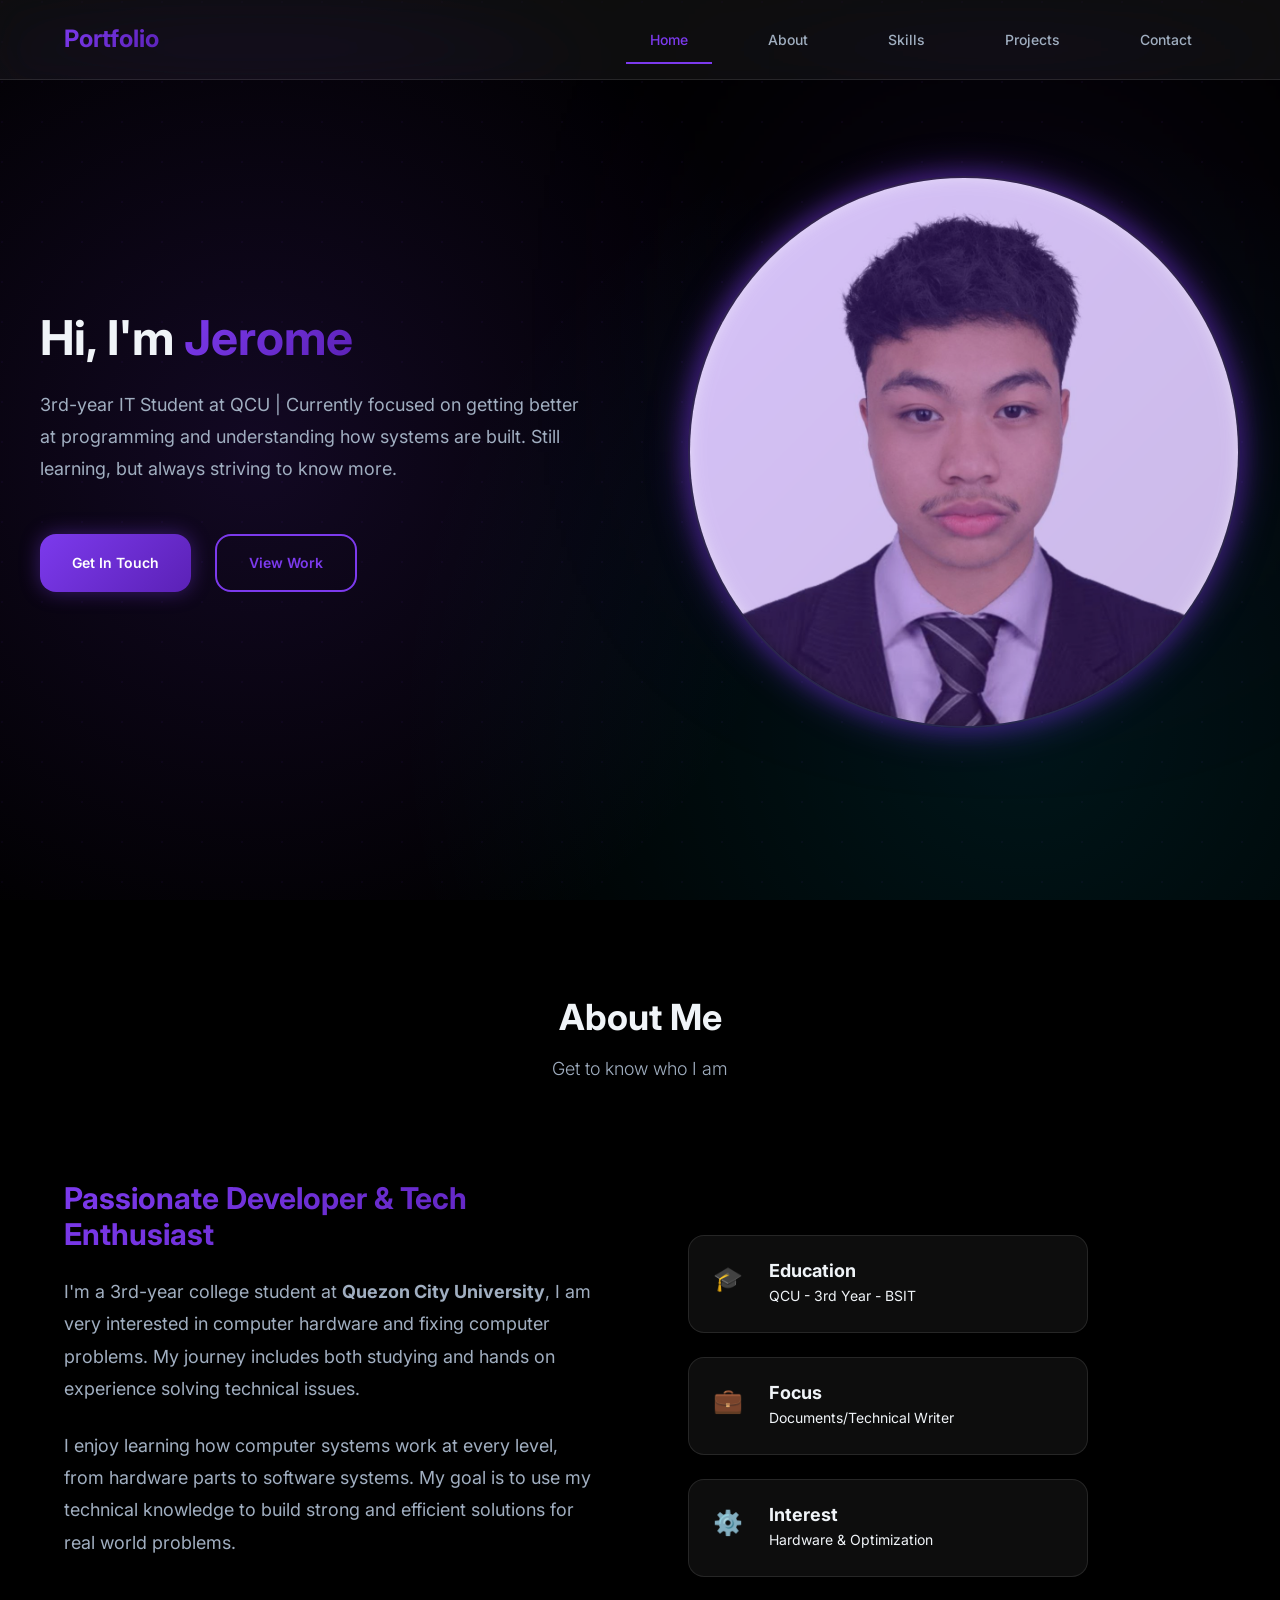
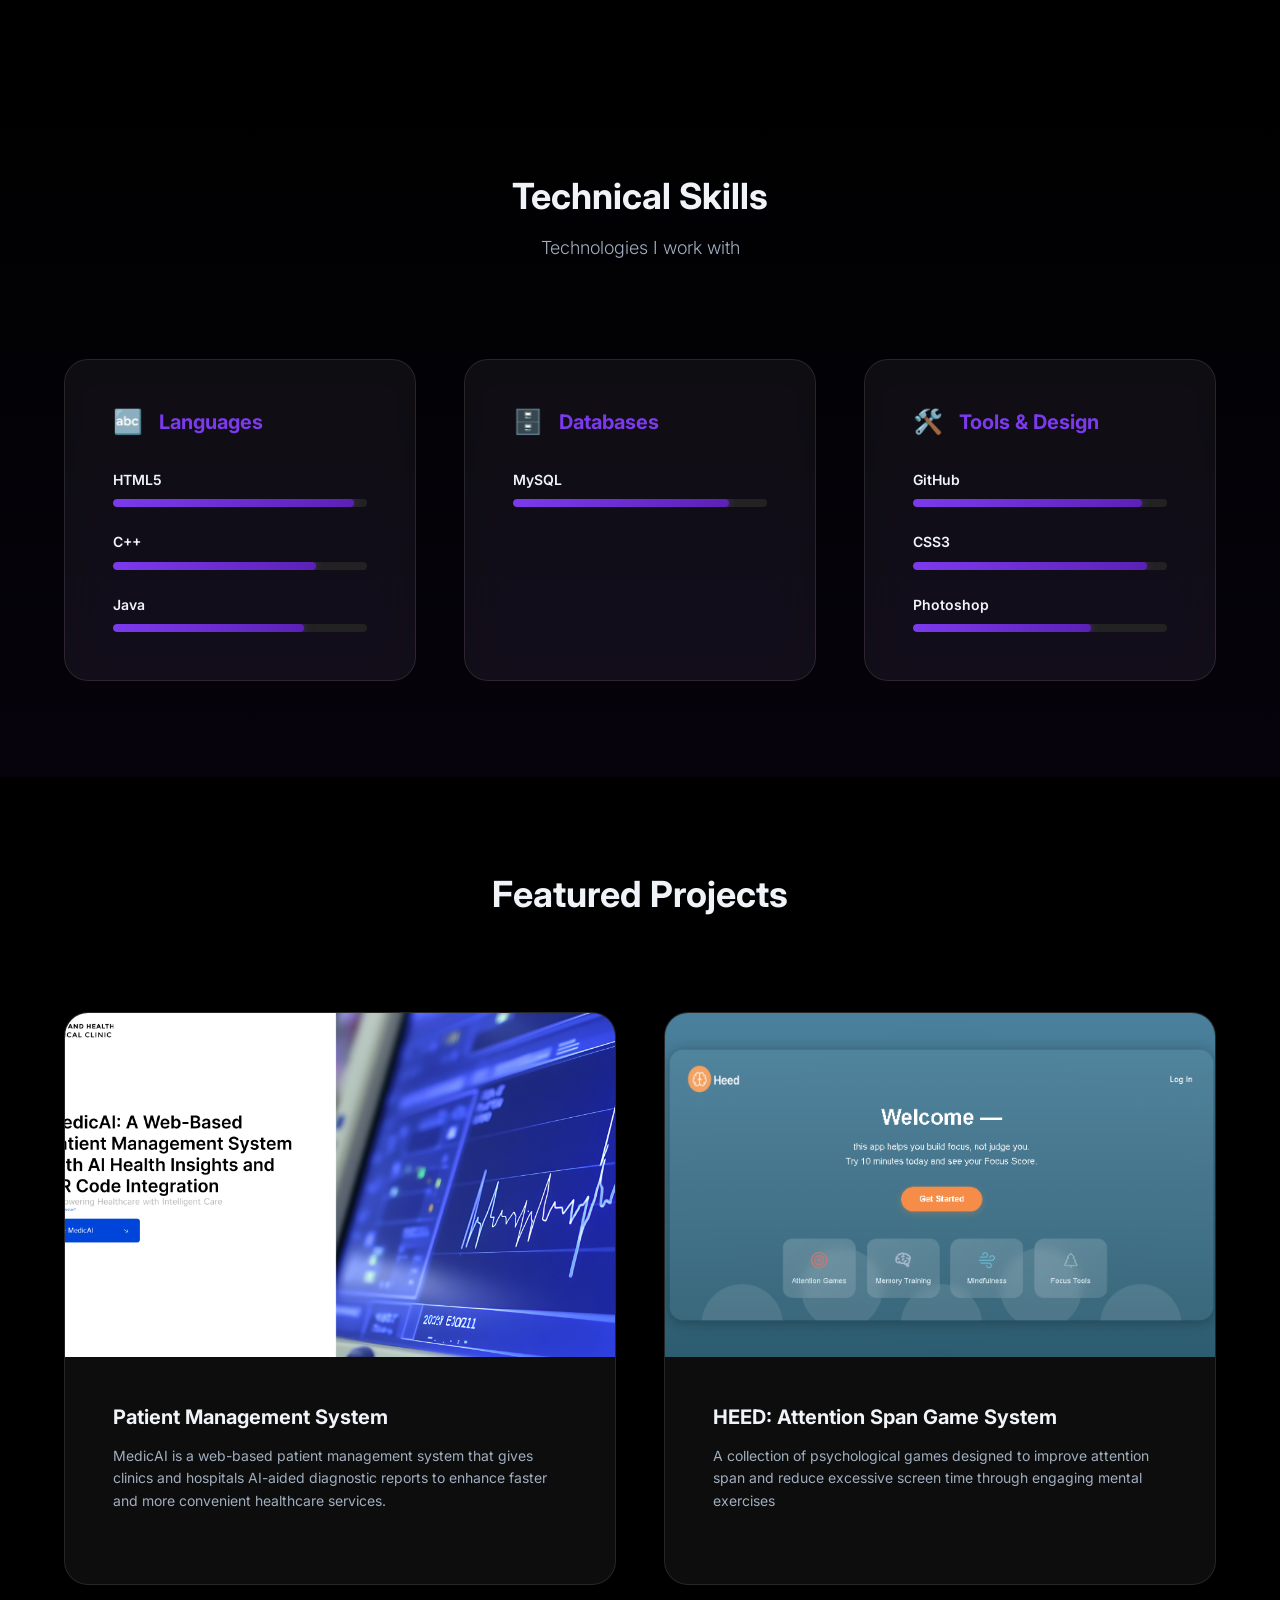
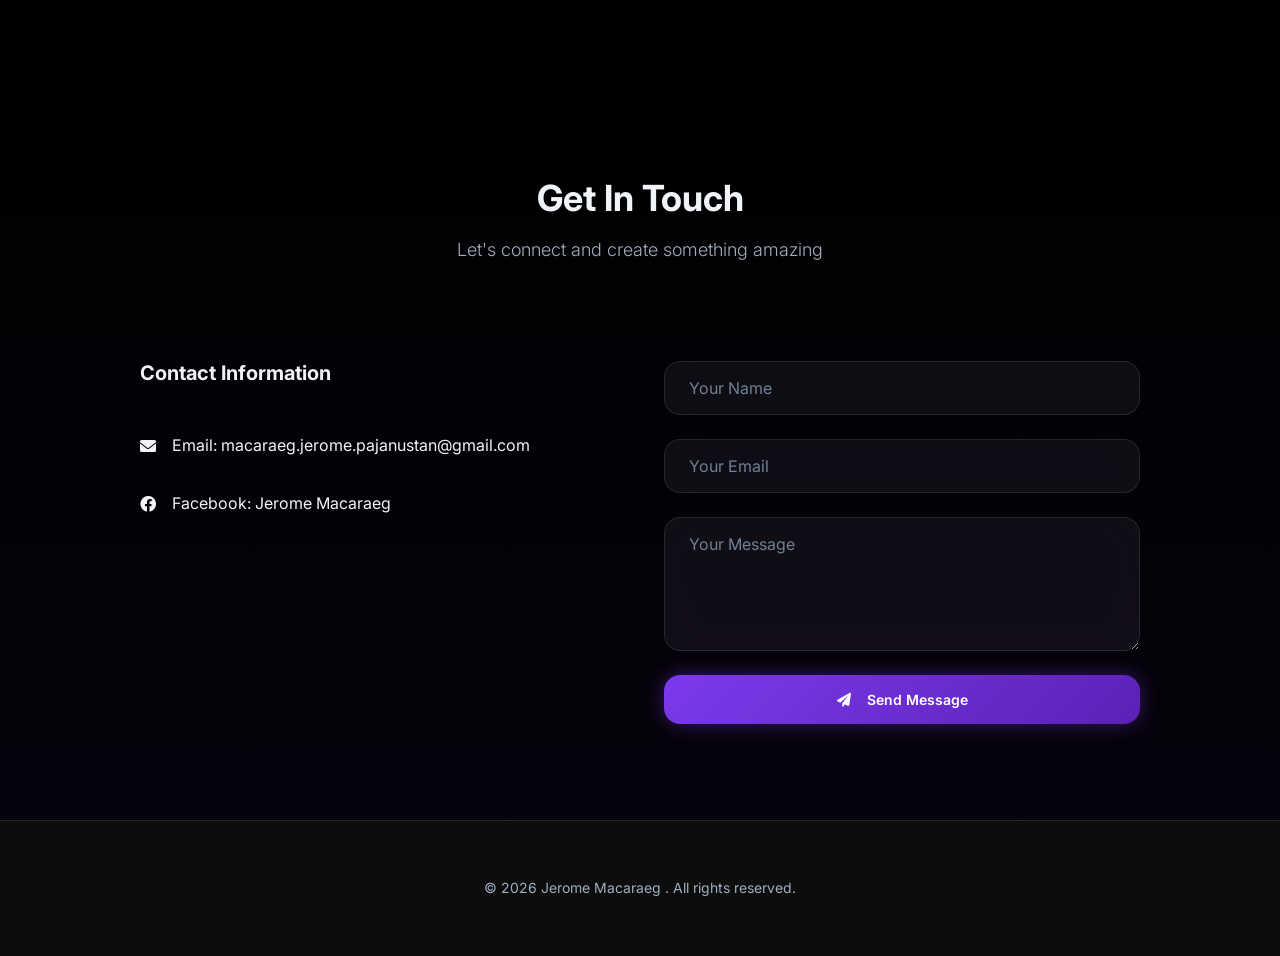
==== index.html @ cc564014 "Update index.html" ====
<!DOCTYPE html>
<html lang="en">

<head>
    <!-- Meta Tags -->
    <meta charset="UTF-8">
    <meta name="viewport" content="width=device-width, initial-scale=1.0">
    <meta name="description" content="Tyron Rosal - Backend Developer & Hardware Enthusiast Portfolio">
    <meta name="theme-color" content="#000000">
    
    <title>Jrm Mcrg | Portfolio</title>
    
    <!-- Stylesheets -->
    <link rel="stylesheet" href="styles.css">
    
    <!-- Google Fonts -->
    <link href="https://fonts.googleapis.com/css2?family=Inter:wght@300;400;500;600;700&family=Fira+Code:wght@400;600&display=swap" rel="stylesheet">
    
    <!-- Font Awesome -->
    <link rel="stylesheet" href="https://cdnjs.cloudflare.com/ajax/libs/font-awesome/6.0.0/css/all.min.css">
    
    <!-- Script -->
    <script src="script.js" defer></script>
</head>

<body>
    <!-- Navigation Bar -->
    <nav class="navbar" role="navigation">
        <div class="nav-container">
            <div class="nav-brand">
                <a href="#" class="logo">Portfolio
                </a>
            </div>
            
            <!-- Mobile Menu Toggle -->
            <button class="mobile-menu-btn" id="mobileMenuBtn" aria-label="Toggle mobile menu">
                <span></span>
                <span></span>
                <span></span>
            </button>
            
            <!-- Navigation Links -->
            <ul class="nav-menu" id="navMenu">
                <li><a href="#hero" class="nav-link">Home</a></li>
                <li><a href="#about" class="nav-link">About</a></li>
                <li><a href="#skills" class="nav-link">Skills</a></li>
                <li><a href="#projects" class="nav-link">Projects</a></li>
                <li><a href="#contact" class="nav-link">Contact</a></li>
            </ul>
        </div>
    </nav>

    <!-- Hero Section -->
    <header id="hero" class="hero">
        <div class="hero-content">
            <div class="hero-text">
                <h1 class="hero-title">Hi, I'm <span class="gradient-text">Jerome</span></h1>
               
                <p class="hero-description">3rd-year IT Student at QCU | Currently focused on getting better at programming and understanding how systems are built. Still learning, but always striving to know more.</p>
                <div class="hero-buttons">
                    <a href="#contact" class="btn btn-primary">Get In Touch</a>
                    <a href="#projects" class="btn btn-secondary">View Work</a>
                </div>
            </div>
            <div class="hero-image">
                <div class="image-wrapper">
                    <img src="images/towbs.jpg" alt="Jerome Macaraeg Profile Picture" class="profile-image">
                </div>
            </div>
        </div>
     
            <span></span>
        </div>
    </header>

    <!-- About Section -->
    <section id="about" class="section about-section">
        <div class="container">
            <div class="section-header">
                <h2 class="section-title">About Me</h2>
                <p class="section-subtitle">Get to know who I am</p>
            </div>
            
            <div class="about-content">
                <div class="about-text">
                    <h3>Passionate Developer & Tech Enthusiast</h3>
                    <p>I'm a 3rd-year college student at <strong>Quezon City University</strong>, I am very interested in computer hardware and fixing computer problems. My journey includes both studying and hands on experience solving technical issues.</p>
                    <p>I enjoy learning how computer systems work at every level, from hardware parts to software systems. My goal is to use my technical knowledge to build strong and efficient solutions for real world problems.</p>
                </div>
                
                <div class="about-highlights">
                    <div class="highlight-item">
                        <span class="highlight-icon">🎓</span>
                        <div>
                            <h4>Education</h4>
                            <p>QCU - 3rd Year - BSIT</p>
                        </div>
                    </div>
                    <div class="highlight-item">
                        <span class="highlight-icon">💼</span>
                        <div>
                            <h4>Focus</h4>
                            <p>Documents/Technical Writer</p>
                        </div>
                    </div>
                    <div class="highlight-item">
                        <span class="highlight-icon">⚙️</span>
                        <div>
                            <h4>Interest</h4>
                            <p>Hardware & Optimization</p>
                        </div>
                    </div>
                </div>
            </div>
        </div>
    </section>

    <!-- Skills Section -->
    <section id="skills" class="section skills-section">
        <div class="container">
            <div class="section-header">
                <h2 class="section-title">Technical Skills</h2>
                <p class="section-subtitle">Technologies I work with</p>
            </div>
            
            <div class="skills-grid">
                <!-- Programming Languages -->
                <div class="skill-category">
                    <h3 class="skill-category-title">
                        <span class="category-icon">🔤</span>
                        Languages
                    </h3>
                    <div class="skill-list">
                        <div class="skill-item">
                            <span class="skill-name">HTML5</span>
                            <div class="skill-bar">
                                <div class="skill-progress" style="width: 95%;"></div>
                            </div>
                        </div>
                        <div class="skill-item">
                            <span class="skill-name">C++</span>
                            <div class="skill-bar">
                                <div class="skill-progress" style="width: 80%;"></div>
                            </div>
                        </div>
                        <div class="skill-item">
                            <span class="skill-name">Java</span>
                            <div class="skill-bar">
                                <div class="skill-progress" style="width: 75%;"></div>
                            </div>
                        </div>
                    </div>
                </div>
                
                <!-- Databases -->
                <div class="skill-category">
                    <h3 class="skill-category-title">
                        <span class="category-icon">🗄️</span>
                        Databases
                    </h3>
                    <div class="skill-list">
                        <div class="skill-item">
                            <span class="skill-name">MySQL</span>
                            <div class="skill-bar">
                                <div class="skill-progress" style="width: 85%;"></div>
                            </div>
                        </div>
                    </div>
                </div>
                
                <!-- Tools & Frameworks -->
                <div class="skill-category">
                    <h3 class="skill-category-title">
                        <span class="category-icon">🛠️</span>
                        Tools & Design
                    </h3>
                    <div class="skill-list">
                        <div class="skill-item">
                            <span class="skill-name">GitHub</span>
                            <div class="skill-bar">
                                <div class="skill-progress" style="width: 90%;"></div>
                            </div>
                        </div>
                        <div class="skill-item">
                            <span class="skill-name">CSS3</span>
                            <div class="skill-bar">
                                <div class="skill-progress" style="width: 92%;"></div>
                            </div>
                        </div>
                        <div class="skill-item">
                            <span class="skill-name">Photoshop</span>
                            <div class="skill-bar">
                                <div class="skill-progress" style="width: 70%;"></div>
                            </div>
                        </div>
                    </div>
                </div>
            </div>
        </div>
    </section>

    <!-- Projects Section -->
    <section id="projects" class="section projects-section">
        <div class="container">
            <div class="section-header">
                <h2 class="section-title">Featured Projects</h2>
            </div>
            
            <div class="projects-grid">
                <!-- Project 1: Patient Management System -->
                <article class="project-card">
                    <div class="project-image-wrapper">
                        <img src="images/MedicAi.png" alt="Patient Management System" class="project-image">
                        <div class="project-overlay">
                            <button class="project-btn" aria-label="View project details">View Details</button>
                        </div>
                    </div>
                    <div class="project-content">
                        <h3 class="project-title">Patient Management System</h3>
                        <p class="project-description">MedicAI is a web-based patient management system that gives clinics and hospitals AI-aided diagnostic reports to enhance faster and more convenient healthcare services.</p>

                    </div>
                </article>
                
            
                
                <!-- Project :attention span System -->
                <article class="project-card">
                    <div class="project-image-wrapper">
                        <img src="images/heed.png" alt="Attention Span System" class="project-image">
                        <div class="project-overlay">
                            <button class="project-btn" aria-label="View project details">View Details</button>
                        </div>
                    </div>
                    <div class="project-content">
                        <h3 class="project-title">HEED: Attention Span Game System</h3>
                        <p class="project-description">A collection of psychological games designed to improve attention span and reduce excessive screen time through engaging mental exercises</p>
                        
                    </div>
                </article>
                
              
                    </div>
                </article>
            </div>
        </div>
    </section>

    <!-- Contact Section -->
    <!-- Contact Section -->
<!-- Contact Section -->
<section id="contact" class="section contact-section">
    <div class="container">
        <div class="section-header">
            <h2 class="section-title">Get In Touch</h2>
            <p class="section-subtitle">Let's connect and create something amazing</p>
        </div>

        <div class="contact-content">

            <!-- LEFT SIDE: Contact Information -->
            <div class="contact-info">
                <h4 class="contact-title">Contact Information</h4>

                <div class="contact-line">
                    <p class="fas fa-envelope"></p>
                    <p href="mailto:macaraeg.jerome.pajanustan@gmail.com">
                       Email: macaraeg.jerome.pajanustan@gmail.com
                    </p>
                </div>

                <div class="contact-line">
                    <p class="fab fa-facebook"></p>
                    <p href="https://www.facebook.com/jeromepogiiiiiii" target="_blank">
                        Facebook: Jerome Macaraeg
                    </p>
                </div>
            </div>

            <!-- RIGHT SIDE: Contact Form -->
            <form class="contact-form" id="contactForm" aria-label="Contact form">

                <div class="form-group">
                    <input 
                        type="text" 
                        id="name" 
                        class="form-input" 
                        placeholder="Your Name"
                        required>
                </div>

                <div class="form-group">
                    <input 
                        type="email" 
                        id="email" 
                        class="form-input" 
                        placeholder="Your Email"
                        required>
                </div>

                <div class="form-group">
                    <textarea 
                        id="message" 
                        class="form-input form-textarea" 
                        placeholder="Your Message"
                        rows="5"
                        required></textarea>
                </div>

                <button type="submit" class="btn btn-primary">
                    <i class="fas fa-paper-plane"></i> Send Message
                </button>

                <p class="form-message" id="formMessage"></p>

            </form>

        </div>
    </div>
</section>

    <!-- Footer -->
    <footer class="footer">
        <div class="container">
            <div class="footer-content">
                <p>&copy; 2026 Jerome Macaraeg
                    . All rights reserved.</p>
            </div>
        </div>
    </footer>

    <!-- Project Details Modal -->
    <div class="modal" id="projectModal">
        <div class="modal-content">
            <button class="modal-close" id="modalClose" aria-label="Close modal">&times;</button>
            <div id="modalBody"></div>
        </div>
    </div>
</body>

</html>
---- styles.css ----
/* ==========================================
   ROOT VARIABLES & GLOBAL STYLES
   ========================================== */

:root {
    /* Colors */
    --color-bg-primary: #000000;
    --color-bg-secondary: #111111;
    --color-bg-tertiary: #222222;
    
    --color-text-primary: #f0f4f8;
    --color-text-secondary: #a0aec0;
    --color-text-tertiary: #718096;
    
    --color-accent-primary: #7c3aed; /* deep purple */
    --color-accent-secondary: #5b21b6; /* darker purple */
    --color-accent-tertiary: #c084fc; /* light purple */
    
    --color-success: #10b981;
    --color-warning: #f59e0b;
    --color-error: #ef4444;
    
    /* Typography */
    --font-family-primary: 'Inter', -apple-system, BlinkMacSystemFont, 'Segoe UI', sans-serif;
    --font-family-mono: 'Fira Code', monospace;
    
    --font-size-xs: 0.75rem;
    --font-size-sm: 0.875rem;
    --font-size-base: 1rem;
    --font-size-lg: 1.125rem;
    --font-size-xl: 1.25rem;
    --font-size-2xl: 1.5rem;
    --font-size-3xl: 1.875rem;
    --font-size-4xl: 2.25rem;
    --font-size-5xl: 3rem;
    
    --font-weight-light: 300;
    --font-weight-regular: 400;
    --font-weight-medium: 500;
    --font-weight-semibold: 600;
    --font-weight-bold: 700;
    
    /* Spacing */
    --spacing-xs: 0.25rem;
    --spacing-sm: 0.5rem;
    --spacing-md: 1rem;
    --spacing-lg: 1.5rem;
    --spacing-xl: 2rem;
    --spacing-2xl: 3rem;
    --spacing-3xl: 4rem;
    --spacing-4xl: 6rem;
    
    /* Border Radius */
    --radius-sm: 0.375rem;
    --radius-md: 0.5rem;
    --radius-lg: 1rem;
    --radius-xl: 1.5rem;
    --radius-full: 9999px;
    
    /* Transitions */
    --transition-fast: 150ms cubic-bezier(0.4, 0, 0.2, 1);
    --transition-base: 250ms cubic-bezier(0.4, 0, 0.2, 1);
    --transition-slow: 400ms cubic-bezier(0.4, 0, 0.2, 1);
    
    /* Z-index */
    --z-dropdown: 1000;
    --z-sticky: 1020;
    --z-fixed: 1030;
    --z-modal-backdrop: 1040;
    --z-modal: 1050;
    
    /* Effects */
    --shadow-sm: 0 1px 2px 0 rgba(0, 0, 0, 0.05);
    --shadow-md: 0 4px 6px -1px rgba(0, 0, 0, 0.1), 0 2px 4px -1px rgba(0, 0, 0, 0.06);
    --shadow-lg: 0 10px 15px -3px rgba(0, 0, 0, 0.1), 0 4px 6px -2px rgba(0, 0, 0, 0.05);
    --shadow-xl: 0 20px 25px -5px rgba(0, 0, 0, 0.1), 0 10px 10px -5px rgba(0, 0, 0, 0.04);
    
    /* Glassmorphism */
    --glass-bg: rgba(255, 255, 255, 0.05);
    --glass-border: rgba(255, 255, 255, 0.1);
    --glass-backdrop: blur(20px) saturate(180%);
}

/* Reset & Base Styles */
* {
    margin: 0;
    padding: 0;
    box-sizing: border-box;
}

html {
    scroll-behavior: smooth;
    scroll-padding-top: 80px;
}

body {
    font-family: var(--font-family-primary);
    font-size: var(--font-size-base);
    font-weight: var(--font-weight-regular);
    color: var(--color-text-primary);
    background-color: var(--color-bg-primary);
    line-height: 1.6;
    overflow-x: hidden;
    position: relative;
}

/* Background Effects */
body::before {
    content: '';
    position: fixed;
    top: 0;
    left: 0;
    width: 100%;
    height: 100%;
    background: 
        radial-gradient(circle at 20% 50%, rgba(124, 58, 237, 0.15) 0%, transparent 50%),
        radial-gradient(circle at 80% 80%, rgba(0, 217, 255, 0.1) 0%, transparent 50%);
    pointer-events: none;
    z-index: -1;
}

/* Utility Classes */
.container {
    max-width: 1200px;
    margin: 0 auto;
    padding: 0 var(--spacing-lg);
}

/* ==========================================
   NAVIGATION BAR
   ========================================== */

.navbar {
    position: fixed;
    top: 0;
    left: 0;
    right: 0;
    height: 80px;
    background: var(--glass-bg);
    backdrop-filter: var(--glass-backdrop);
    border-bottom: 1px solid var(--glass-border);
    z-index: var(--z-fixed);
    transition: all var(--transition-base);
}

.navbar.scrolled {
    background: rgba(15, 23, 42, 0.8);
    box-shadow: var(--shadow-lg);
}

.nav-container {
    max-width: 1200px;
    margin: 0 auto;
    padding: 0 var(--spacing-lg);
    height: 100%;
    display: flex;
    align-items: center;
    justify-content: space-between;
}

.nav-brand {
    display: flex;
    align-items: center;
    gap: var(--spacing-md);
}

.logo {
    font-size: var(--font-size-2xl);
    font-weight: var(--font-weight-bold);
    background: linear-gradient(135deg, var(--color-accent-primary) 0%, var(--color-accent-secondary) 100%);
    -webkit-background-clip: text;
    -webkit-text-fill-color: transparent;
    background-clip: text;
    text-decoration: none;
    cursor: pointer;
    transition: all var(--transition-base);
}

.logo:hover {
    transform: scale(1.05);
}

.nav-menu {
    display: flex;
    list-style: none;
    gap: var(--spacing-xl);
    align-items: center;
}

.nav-link {
    color: var(--color-text-secondary);
    text-decoration: none;
    font-size: var(--font-size-sm);
    font-weight: var(--font-weight-medium);
    padding: var(--spacing-md) var(--spacing-lg);
    border-radius: var(--radius-md);
    transition: all var(--transition-base);
    position: relative;
}

.nav-link::before {
    content: '';
    position: absolute;
    bottom: 0;
    left: 0;
    width: 0;
    height: 2px;
    background: var(--color-accent-primary);
    transition: width var(--transition-base);
}

.nav-link:hover,
.nav-link.active {
    color: var(--color-accent-primary);
}

.nav-link:hover::before,
.nav-link.active::before {
    width: 100%;
}

/* Mobile Menu Toggle */
.mobile-menu-btn {
    display: none;
    flex-direction: column;
    background: none;
    border: none;
    cursor: pointer;
    gap: var(--spacing-xs);
    padding: var(--spacing-md);
}

.mobile-menu-btn span {
    width: 25px;
    height: 2px;
    background: var(--color-accent-primary);
    border-radius: var(--radius-full);
    transition: all var(--transition-base);
}

.mobile-menu-btn.active span:nth-child(1) {
    transform: rotate(45deg) translate(10px, 10px);
}

.mobile-menu-btn.active span:nth-child(2) {
    opacity: 0;
}

.mobile-menu-btn.active span:nth-child(3) {
    transform: rotate(-45deg) translate(7px, -7px);
}

/* ==========================================
   BUTTONS
   ========================================== */

.btn {
    display: inline-block;
    padding: var(--spacing-md) var(--spacing-xl);
    border: none;
    border-radius: var(--radius-lg);
    font-family: var(--font-family-primary);
    font-size: var(--font-size-sm);
    font-weight: var(--font-weight-semibold);
    cursor: pointer;
    text-decoration: none;
    transition: all var(--transition-base);
    position: relative;
    overflow: hidden;
    text-align: center;
    display: inline-flex;
    align-items: center;
    justify-content: center;
    gap: var(--spacing-md);
}

.btn::before {
    content: '';
    position: absolute;
    top: 0;
    left: -100%;
    width: 100%;
    height: 100%;
    background: rgba(255, 255, 255, 0.1);
    transition: left var(--transition-base);
    z-index: -1;
}

.btn:hover::before {
    left: 100%;
}

.btn-primary {
    background: linear-gradient(135deg, var(--color-accent-primary) 0%, var(--color-accent-secondary) 100%);
    color: white;
    box-shadow: 0 0 20px rgba(124, 58, 237, 0.4);
}

.btn-primary:hover {
    transform: translateY(-2px);
    box-shadow: 0 0 30px rgba(124, 58, 237, 0.6);
}

.btn-secondary {
    background: transparent;
    color: var(--color-accent-primary);
    border: 2px solid var(--color-accent-primary);
}

.btn-secondary:hover {
    background: var(--color-accent-primary);
    color: var(--color-bg-primary);
    transform: translateY(-2px);
}

.btn-sm {
    padding: var(--spacing-sm) var(--spacing-md);
    font-size: var(--font-size-xs);
}

/* ==========================================
   TYPOGRAPHY
   ========================================== */

h1, h2, h3, h4, h5, h6 {
    font-weight: var(--font-weight-bold);
    line-height: 1.2;
    color: var(--color-text-primary);
}

h1 { font-size: var(--font-size-5xl); }
h2 { font-size: var(--font-size-4xl); }
h3 { font-size: var(--font-size-3xl); }
h4 { font-size: var(--font-size-2xl); }

.gradient-text {
    background: linear-gradient(135deg, var(--color-accent-primary) 0%, var(--color-accent-secondary) 100%);
    -webkit-background-clip: text;
    -webkit-text-fill-color: transparent;
    background-clip: text;
    animation: gradientShift 6s ease infinite;
}

@keyframes gradientShift {
    0%, 100% { 
        filter: hue-rotate(0deg);
    }
    50% { 
        filter: hue-rotate(10deg);
    }
}

.section-header {
    margin-bottom: var(--spacing-4xl);
    text-align: center;
}

.section-title {
    font-size: var(--font-size-4xl);
    margin-bottom: var(--spacing-md);
    color: var(--color-text-primary);
}

.section-subtitle {
    font-size: var(--font-size-lg);
    color: var(--color-text-secondary);
    font-weight: var(--font-weight-light);
}

/* ==========================================
   HERO SECTION
   ========================================== */

.hero {
    min-height: 100vh;
    display: flex;
    align-items: center;
    justify-content: center;
    padding: var(--spacing-4xl) var(--spacing-lg);
    padding-top: 100px;
    position: relative;
    overflow: hidden;
    background-image: radial-gradient(circle at 2px 2px, rgba(124, 58, 237, 0.05) 1px, transparent 0);
    background-size: 40px 40px;
}
   
    .hero::after {
    content: '';
    position: absolute;
    top: 20%;
    right: 10%;
    width: 300px;
    height: 300px;
    background: var(--color-accent-primary);
    filter: blur(150px);
    opacity: 0.2;
    z-index: -1;
    animation: pulseGlow 8s infinite alternate;
}

@keyframes pulseGlow {
    0% { transform: scale(1) translate(0, 0); }
    100% { transform: scale(1.2) translate(-20px, 20px); }
}


.hero-content {
    max-width: 1200px;
    display: grid;
    grid-template-columns: 1fr 1fr;
    gap: var(--spacing-4xl);
    align-items: center;
    width: 100%;
}

.hero-text {
    animation: fadeInUp 0.8s ease;
}

.hero-title {
    font-size: var(--font-size-5xl);
    margin-bottom: var(--spacing-lg);
    line-height: 1.1;
}

.hero-subtitle {
    font-size: var(--font-size-2xl);
    color: var(--color-accent-primary);
    margin-bottom: var(--spacing-md);
    font-weight: var(--font-weight-semibold);
}

.hero-description {
    font-size: var(--font-size-lg);
    color: var(--color-text-secondary);
    margin-bottom: var(--spacing-2xl);
    line-height: 1.8;
}

.hero-buttons {
    display: flex;
    gap: var(--spacing-lg);
    flex-wrap: wrap;
}

.hero-image {
    animation: fadeInUp 0.8s ease 0.2s both;
}

.image-wrapper {
    position: relative;
    width: 100%;
    aspect-ratio: 1;
    display: flex;
    align-items: center;
    justify-content: center;
}

.profile-image {
    width: 100%;
    height: 100%;
    border-radius: 50%;
    object-fit: cover;
    border: 2px solid var(--glass-border);
    box-shadow: 0 0 40px rgba(124,58,237,0.4);
    animation: float 3s ease-in-out infinite;
}

.image-wrapper::before {
    content: '';
    position: absolute;
    inset: -5px;
    border-radius: 50%;
    background: linear-gradient(135deg, var(--color-accent-primary), var(--color-accent-secondary));
    opacity: 0.3;
    filter: blur(10px);
    animation: glow 3s ease-in-out infinite;
}

@keyframes float {
    0%, 100% { transform: translateY(0); }
    50% { transform: translateY(-20px); }
}

@keyframes glow {
    0%, 100% { opacity: 0.3; }
    50% { opacity: 0.6; }
}

@keyframes fadeInUp {
    from {
        opacity: 0;
        transform: translateY(30px);
    }
    to {
        opacity: 1;
        transform: translateY(0);
    }
}

.scroll-indicator {
    position: absolute;
    bottom: var(--spacing-xl);
    left: 50%;
    transform: translateX(-50%);
}

.scroll-indicator span {
    display: block;
    width: 2px;
    height: 20px;
    background: var(--color-accent-primary);
    border-radius: var(--radius-full);
    animation: scrollBounce 2s infinite;
}

@keyframes scrollBounce {
    0%, 20% { transform: translateY(0); }
    50% { transform: translateY(10px); }
    100% { transform: translateY(0); }
}

/* ==========================================
   SECTIONS
   ========================================== */

.section {
    padding: var(--spacing-4xl) var(--spacing-lg);
    position: relative;
    overflow: hidden;
}

.section:nth-child(even) {
    background: linear-gradient(180deg, transparent, rgba(124, 58, 237, 0.05));
}

/* ==========================================
   ABOUT SECTION
   ========================================== */

.about-section {
    padding-top: var(--spacing-4xl);
}

.about-content {
    display: grid;
    grid-template-columns: 1fr 1fr;
    gap: var(--spacing-4xl);
    align-items: center;
    margin-top: var(--spacing-3xl);
}

.about-text h3 {
    font-size: var(--font-size-3xl);
    margin-bottom: var(--spacing-lg);
    background: linear-gradient(135deg, var(--color-accent-primary), var(--color-accent-secondary));
    -webkit-background-clip: text;
    -webkit-text-fill-color: transparent;
    background-clip: text;
}

.about-text p {
    color: var(--color-text-secondary);
    margin-bottom: var(--spacing-lg);
    line-height: 1.8;
    font-size: var(--font-size-lg);
}

.about-highlights {
    display: flex;
    flex-direction: column;
    gap: var(--spacing-lg);
    margin-top: var(--spacing-2xl);
    max-width: 400px;
}

.highlight-item {
    display: flex;
    gap: var(--spacing-md);
    align-items: flex-start;
    padding: var(--spacing-lg);
    background: var(--glass-bg);
    border: 1px solid var(--glass-border);
    border-radius: var(--radius-lg);
    backdrop-filter: var(--glass-backdrop);
    transition: all var(--transition-base);
    text-align: left;
}

.highlight-item:hover {
    background: rgba(124, 58, 237, 0.1);
    border-color: var(--color-accent-primary);
    transform: translateY(-4px);
}

.highlight-icon {
    font-size: var(--font-size-2xl);
    min-width: 40px;

}

.highlight-item h4 {
    font-size: var(--font-size-lg);
    margin-bottom: var(--spacing-xs);
}

.highlight-item p {
    font-size: var(--font-size-sm);
    margin: 0;
}

.about-features {
    display: grid;
    grid-template-columns: repeat(auto-fit, minmax(200px, 1fr));
    gap: var(--spacing-lg);
}

.feature-card {
    padding: var(--spacing-2xl);
    background: var(--glass-bg);
    border: 1px solid var(--glass-border);
    border-radius: var(--radius-xl);
    backdrop-filter: var(--glass-backdrop);
    transition: all var(--transition-base);
    text-align: center;
}

.feature-card:hover {
    background: rgba(124,58,237,0.05);
    border-color: var(--color-accent-primary);
    transform: translateY(-8px);
    box-shadow: 0 0 30px rgba(124,58,237,0.2);
}

.feature-icon {
    font-size: var(--font-size-4xl);
    margin-bottom: var(--spacing-lg);
    display: block;
}

.feature-card h4 {
    margin-bottom: var(--spacing-md);
    font-size: var(--font-size-lg);
}

.feature-card p {
    color: var(--color-text-secondary);
    font-size: var(--font-size-sm);
    margin: 0;
}

/* ==========================================
   SKILLS SECTION
   ========================================== */

.skills-section {
    padding-bottom: var(--spacing-4xl);
}

.skills-grid {
    display: grid;
    grid-template-columns: repeat(auto-fit, minmax(300px, 1fr));
    gap: var(--spacing-2xl);
    margin-top: var(--spacing-3xl);
}

.skill-category {
    background: var(--glass-bg);
    border: 1px solid var(--glass-border);
    border-radius: var(--radius-xl);
    padding: var(--spacing-2xl);
    backdrop-filter: var(--glass-backdrop);
    transition: all var(--transition-base);
}

.skill-category:hover {
    background: rgba(124, 58, 237, 0.1);
    border-color: var(--color-accent-primary);
    transform: translateY(-8px);
}

.skill-category-title {
    display: flex;
    align-items: center;
    gap: var(--spacing-md);
    font-size: var(--font-size-xl);
    margin-bottom: var(--spacing-xl);
    color: var(--color-accent-primary);
}

.category-icon {
    font-size: var(--font-size-2xl);
}

.skill-list {
    display: flex;
    flex-direction: column;
    gap: var(--spacing-lg);
}

.skill-item {
    display: flex;
    flex-direction: column;
    gap: var(--spacing-sm);
}

.skill-name {
    font-weight: var(--font-weight-semibold);
    color: var(--color-text-primary);
    font-size: var(--font-size-sm);
}

.skill-bar {
    height: 8px;
    background: var(--color-bg-tertiary);
    border-radius: var(--radius-full);
    overflow: hidden;
    position: relative;
}

.skill-progress {
    height: 100%;
    background: linear-gradient(90deg, var(--color-accent-primary), var(--color-accent-secondary));
    border-radius: var(--radius-full);
    animation: progressFill 0.8s ease-out;
    box-shadow: 0 0 10px rgba(124,58,237,0.5);
}

@keyframes progressFill {
    from { width: 0; }
}

/* ==========================================
   PROJECTS SECTION
   ========================================== */

.projects-grid {
    display: grid;
    grid-template-columns: repeat(auto-fit, minmax(280px, 1fr));
    gap: var(--spacing-2xl);
    margin-top: var(--spacing-3xl);
}

.project-card {
    background: var(--glass-bg);
    border: 1px solid var(--glass-border);
    border-radius: var(--radius-xl);
    overflow: hidden;
    backdrop-filter: var(--glass-backdrop);
    transition: all var(--transition-base);
    display: flex;
    flex-direction: column;
    height: 100%;
}

.project-card:hover {
    border-color: var(--color-accent-primary);
    transform: translateY(-12px);
    box-shadow: 0 0 40px rgba(124,58,237,0.2);
}

.project-image-wrapper {
    position: relative;
    overflow: hidden;
    aspect-ratio: 16 / 10;
}

.project-image {
    width: 100%;
    height: 100%;
    object-fit: cover;
    transition: transform var(--transition-slow);
}

.project-card:hover .project-image {
    transform: scale(1.1);
}

.project-overlay {
    position: absolute;
    inset: 0;
    background: rgba(0, 0, 0, 0.7);
    display: flex;
    align-items: center;
    justify-content: center;
    opacity: 0;
    transition: opacity var(--transition-base);
}

.project-card:hover .project-overlay {
    opacity: 1;
}

.project-btn {
    padding: var(--spacing-md) var(--spacing-xl);
    background: linear-gradient(135deg, var(--color-accent-primary), var(--color-accent-secondary));
    color: white;
    border: none;
    border-radius: var(--radius-lg);
    font-weight: var(--font-weight-semibold);
    cursor: pointer;
    transition: all var(--transition-base);
}

.project-btn:hover {
    transform: scale(1.05);
}

.project-content {
    padding: var(--spacing-2xl);
    display: flex;
    flex-direction: column;
    flex-grow: 1;
}

.project-title {
    font-size: var(--font-size-xl);
    margin-bottom: var(--spacing-md);
    color: var(--color-text-primary);
}

.project-description {
    color: var(--color-text-secondary);
    font-size: var(--font-size-sm);
    margin-bottom: var(--spacing-lg);
    flex-grow: 1;
}

.project-tags {
    display: flex;
    gap: var(--spacing-sm);
    flex-wrap: wrap;
}

.tag {
    display: inline-block;
    padding: var(--spacing-xs) var(--spacing-md);
    background: rgba(124, 58, 237, 0.2);
    color: var(--color-accent-primary);
    border-radius: var(--radius-md);
    font-size: var(--font-size-xs);
    border: 1px solid rgba(124, 58, 237, 0.5);
    transition: all var(--transition-base);
}

.tag:hover {
    background: rgba(124, 58, 237, 0.4);
    border-color: var(--color-accent-primary);
}

/* Gallery Styles */
.project-gallery {
    width: 100%;
    height: 100%;
    display: flex;
    flex-direction: column;
    justify-content: center;
}

.gallery-container {
    position: relative;
    width: 100%;
    height: 100%;
    display: flex;
    align-items: center;
    justify-content: center;
    background: var(--color-bg-tertiary);
}

.gallery-image {
    width: 100%;
    height: 100%;
    object-fit: contain;
    animation: fadeIn var(--transition-base);
}

@keyframes fadeIn {
    from { opacity: 0; }
    to { opacity: 1; }
}

.gallery-controls {
    position: absolute;
    bottom: var(--spacing-lg);
    left: 50%;
    transform: translateX(-50%);
    display: flex;
    align-items: center;
    gap: var(--spacing-lg);
    background: rgba(0, 0, 0, 0.6);
    padding: var(--spacing-md) var(--spacing-xl);
    border-radius: var(--radius-full);
    backdrop-filter: blur(10px);
}

.gallery-btn {
    background: var(--color-accent-primary);
    color: var(--color-bg-primary);
    border: none;
    width: 32px;
    height: 32px;
    border-radius: var(--radius-md);
    cursor: pointer;
    display: flex;
    align-items: center;
    justify-content: center;
    font-weight: var(--font-weight-bold);
    transition: all var(--transition-base);
}

.gallery-btn:hover {
    transform: scale(1.1);
    background: var(--color-accent-secondary);
}

.gallery-counter {
    color: var(--color-text-primary);
    font-size: var(--font-size-sm);
    font-weight: var(--font-weight-semibold);
    min-width: 40px;
    text-align: center;
}

/* ==========================================
   CONTACT SECTION
   ========================================== */

.contact-content h4 {
    margin-bottom: var(--spacing-2xl); /* Uses your existing variable system */
    color: var(--color-text-primary);
    font-size: var(--font-size-xl);
}

.contact-content {
    display: grid;
    grid-template-columns: 1fr 1fr;
    gap: var(--spacing-2xl);
    max-width: 1000px;
    margin: var(--spacing-3xl) auto 0;
    align-items: start;
}

.contact-line {
    display: flex;
    align-items: center;
    gap: var(--spacing-md);
    margin-bottom: var(--spacing-xl);
    font-size: var(--font-size-base);
    color: var(--color-text-primary);
}

.contact-line i {
    font-size: var(--font-size-lg);
    color: var(--color-accent-primary);
    min-width: 20px;
}

.contact-line a {
    color: var(--color-accent-primary);
    text-decoration: none;
    transition: all var(--transition-base);
}

.contact-line a:hover {
    text-decoration: underline;
}

/* Contact Form */
.contact-form {
    display: flex;
    flex-direction: column;
    gap: var(--spacing-lg);
}

.form-group {
    display: flex;
    flex-direction: column;
    gap: var(--spacing-sm);
}

.form-input {
    padding: var(--spacing-md) var(--spacing-lg);
    background: var(--glass-bg);
    border: 1px solid var(--glass-border);
    border-radius: var(--radius-lg);
    color: var(--color-text-primary);
    font-family: var(--font-family-primary);
    font-size: var(--font-size-base);
    transition: all var(--transition-base);
    backdrop-filter: var(--glass-backdrop);
}

.form-input:focus {
    outline: none;
    background: rgba(124, 58, 237, 0.1);
    border-color: var(--color-accent-primary);
    box-shadow: 0 0 20px rgba(124, 58, 237, 0.3);
}

.form-textarea {
    resize: vertical;
    min-height: 120px;
    font-family: var(--font-family-primary);
}

.form-input::placeholder {
    color: var(--color-text-tertiary);
}

.form-message {
    padding: var(--spacing-md);
    border-radius: var(--radius-lg);
    font-size: var(--font-size-sm);
    display: none;
}

.form-message.success {
    display: block;
    background: rgba(16, 185, 129, 0.2);
    color: var(--color-success);
    border: 1px solid var(--color-success);
}

.form-message.error {
    display: block;
    background: rgba(239, 68, 68, 0.2);
    color: var(--color-error);
    border: 1px solid var(--color-error);
}

/* ==========================================
   FOOTER
   ========================================== */

.footer {
    background: var(--glass-bg);
    border-top: 1px solid var(--glass-border);
    padding: var(--spacing-2xl) var(--spacing-lg);
    text-align: center;
    color: var(--color-text-secondary);
    backdrop-filter: var(--glass-backdrop);
}

.footer-content {
    max-width: 1200px;
    margin: 0 auto;
}

.footer-content p {
    margin: var(--spacing-sm) 0;
    font-size: var(--font-size-sm);
}

.heart {
    animation: heartBeat 1.2s ease-in-out infinite;
    display: inline-block;
}

@keyframes heartBeat {
    0%, 100% { transform: scale(1); }
    25% { transform: scale(1.3); }
    50% { transform: scale(1); }
}

/* ==========================================
   MODAL
   ========================================== */

.modal {
    position: fixed;
    inset: 0;
    background: rgba(0, 0, 0, 0.7);
    display: none;
    align-items: center;
    justify-content: center;
    z-index: var(--z-modal);
    animation: fadeIn var(--transition-base);
}

.modal.active {
    display: flex;
    backdrop-filter: blur(4px);
}

.modal-content {
    background: var(--color-bg-secondary);
    border: 1px solid var(--glass-border);
    border-radius: var(--radius-xl);
    padding: var(--spacing-2xl);
    max-width: 600px;
    width: 90%;
    max-height: 80vh;
    overflow-y: auto;
    position: relative;
    animation: slideUp var(--transition-base);
}

@keyframes slideUp {
    from {
        opacity: 0;
        transform: translateY(30px);
    }
    to {
        opacity: 1;
        transform: translateY(0);
    }
}

.modal-close {
    position: absolute;
    top: var(--spacing-lg);
    right: var(--spacing-lg);
    background: none;
    border: none;
    font-size: var(--font-size-2xl);
    color: var(--color-text-secondary);
    cursor: pointer;
    transition: all var(--transition-base);
    padding: var(--spacing-sm);
    width: 40px;
    height: 40px;
    display: flex;
    align-items: center;
    justify-content: center;
    border-radius: var(--radius-md);
}

.modal-close:hover {
    background: rgba(124,58,237,0.2);
    color: var(--color-accent-primary);
}

/* ==========================================
   RESPONSIVE DESIGN
   ========================================== */

/* Tablet */
@media (max-width: 768px) {
    .mobile-menu-btn {
        display: flex;
    }
    
    .nav-menu {
        position: fixed;
        left: -100%;
        top: 80px;
        flex-direction: column;
        background-color: var(--color-bg-secondary);
        width: 100%;
        text-align: left;
        transition: 0.3s;
        box-shadow: var(--shadow-lg);
        gap: 0;
        padding: var(--spacing-lg) 0;
    }
    
    .nav-menu.active {
        left: 0;
    }
    
    .nav-link {
        padding: var(--spacing-md) var(--spacing-lg);
        border-radius: 0;
    }
    
    .nav-link::before {
        display: none;
    }
    
    .nav-link.active {
        background: rgba(124, 58, 237, 0.2);
        padding-left: var(--spacing-2xl);
    }
    
    .hero-content {
        grid-template-columns: 1fr;
    }
    
    .hero-title {
        font-size: var(--font-size-4xl);
    }
    
    .hero-subtitle {
        font-size: var(--font-size-xl);
    }
    
    .hero-buttons {
        flex-direction: column;
    }
    
    .about-content {
        grid-template-columns: 1fr;
    }
    
    .contact-content {
        flex-direction: column;
    }
    
    .skills-grid {
        grid-template-columns: 1fr;
    }
    
    .section-title {
        font-size: var(--font-size-3xl);
    }
    
    .projects-grid {
        grid-template-columns: repeat(auto-fit, minmax(200px, 1fr));
    }
    
    .section {
        padding: var(--spacing-3xl) var(--spacing-lg);
    }
}

/* Mobile */
@media (max-width: 480px) {
    :root {
        --font-size-5xl: 2rem;
        --font-size-4xl: 1.75rem;
        --font-size-3xl: 1.5rem;
        --spacing-4xl: 2.5rem;
        --spacing-3xl: 2rem;
    }
    
    .navbar {
        height: 70px;
    }
    
    .nav-container {
        padding: 0 var(--spacing-md);
    }
    
    .hero {
        padding: var(--spacing-2xl) var(--spacing-md);
        padding-top: 80px;
    }
    
    .hero-title {
        font-size: var(--font-size-3xl);
    }
    
    .hero-subtitle {
        font-size: var(--font-size-lg);
    }
    
    .hero-description {
        font-size: var(--font-size-base);
    }
    
    .hero-buttons {
        flex-direction: column;
        width: 100%;
    }
    
    .btn {
        width: 100%;
    }
    
    .section {
        padding: var(--spacing-2xl) var(--spacing-md);
    }
    
    .section-title {
        font-size: var(--font-size-2xl);
    }
    
    .section-subtitle {
        font-size: var(--font-size-base);
    }
    
    .about-text h3 {
        font-size: var(--font-size-2xl);
    }
    
    .about-highlights {
        grid-template-columns: 1fr;
    }
    
    .about-features {
        grid-template-columns: 1fr;
    }
    
    .projects-grid {
        grid-template-columns: 1fr;
    }
    
    .project-card {
        max-width: 100%;
    }
    
    .contact-content {
        gap: var(--spacing-2xl);
        flex-direction: column;
    }
    
    .contact-info h3 {
        font-size: var(--font-size-xl);
    }
    
    .modal-content {
        padding: var(--spacing-lg);
    }
    
    .gallery-controls {
        gap: var(--spacing-md);
        padding: var(--spacing-md);
    }
}

/* Landscape Mobile */
@media (max-height: 600px) and (orientation: landscape) {
    .hero {
        min-height: auto;
        padding-top: 100px;
        padding-bottom: var(--spacing-2xl);
    }
    
    .scroll-indicator {
        display: none;
    }
}

/* Print Styles */
@media print {
    .navbar,
    .scroll-indicator,
    .modal {
        display: none;
    }
    
    body {
        background: white;
        color: black;
    }
    
    .section {
        page-break-inside: avoid;
    }
}
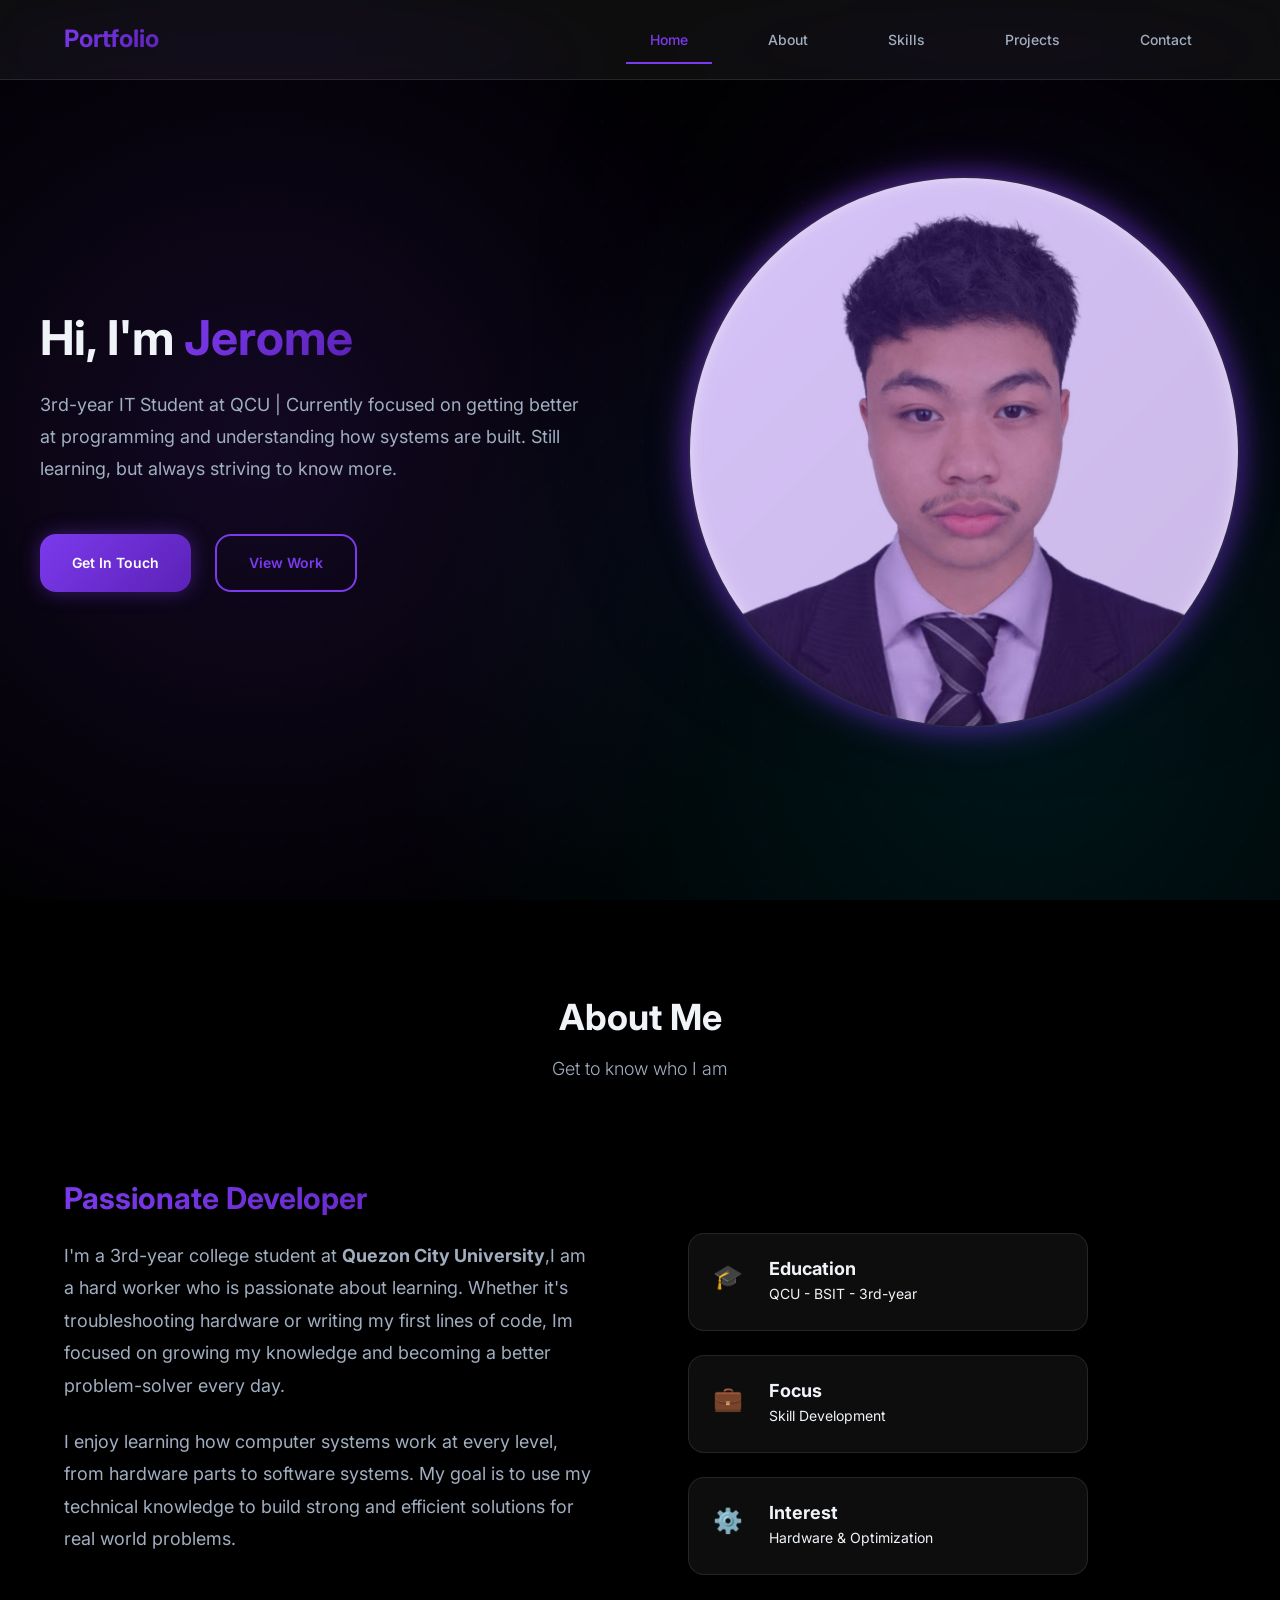
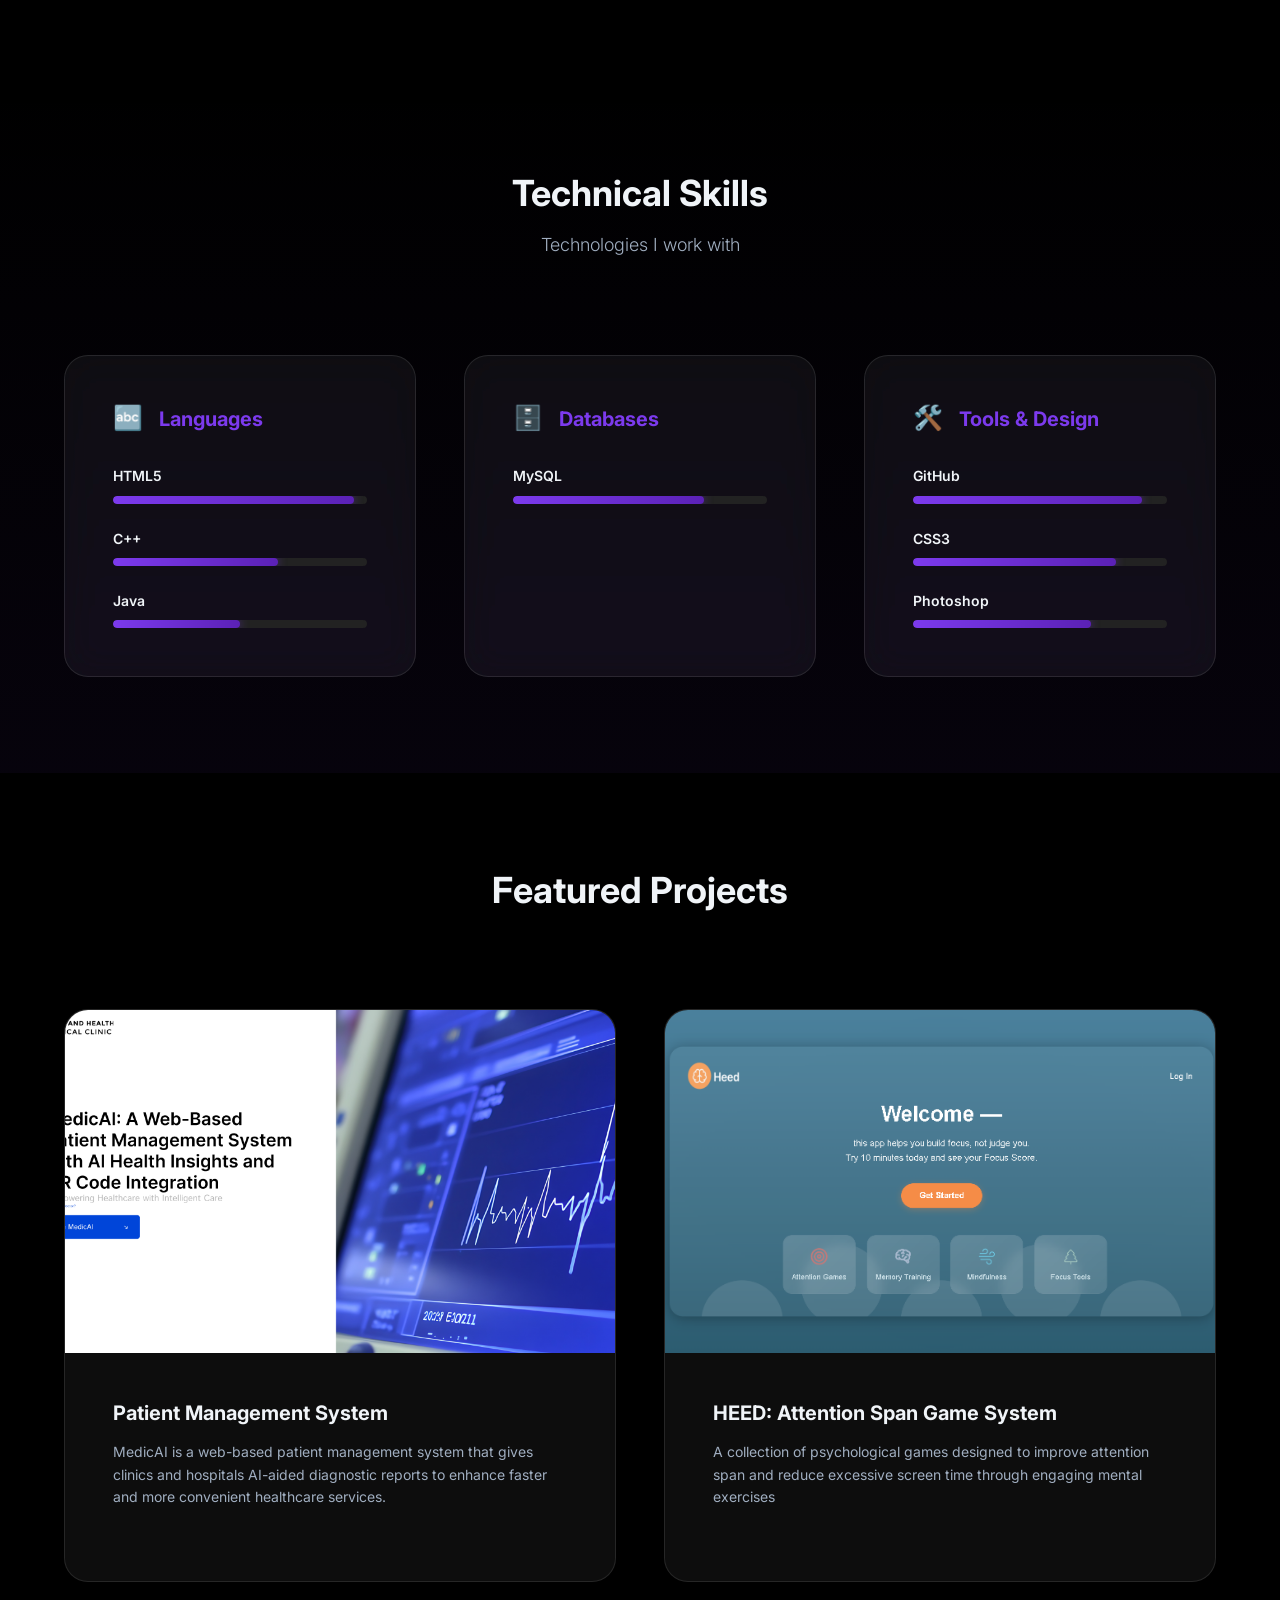
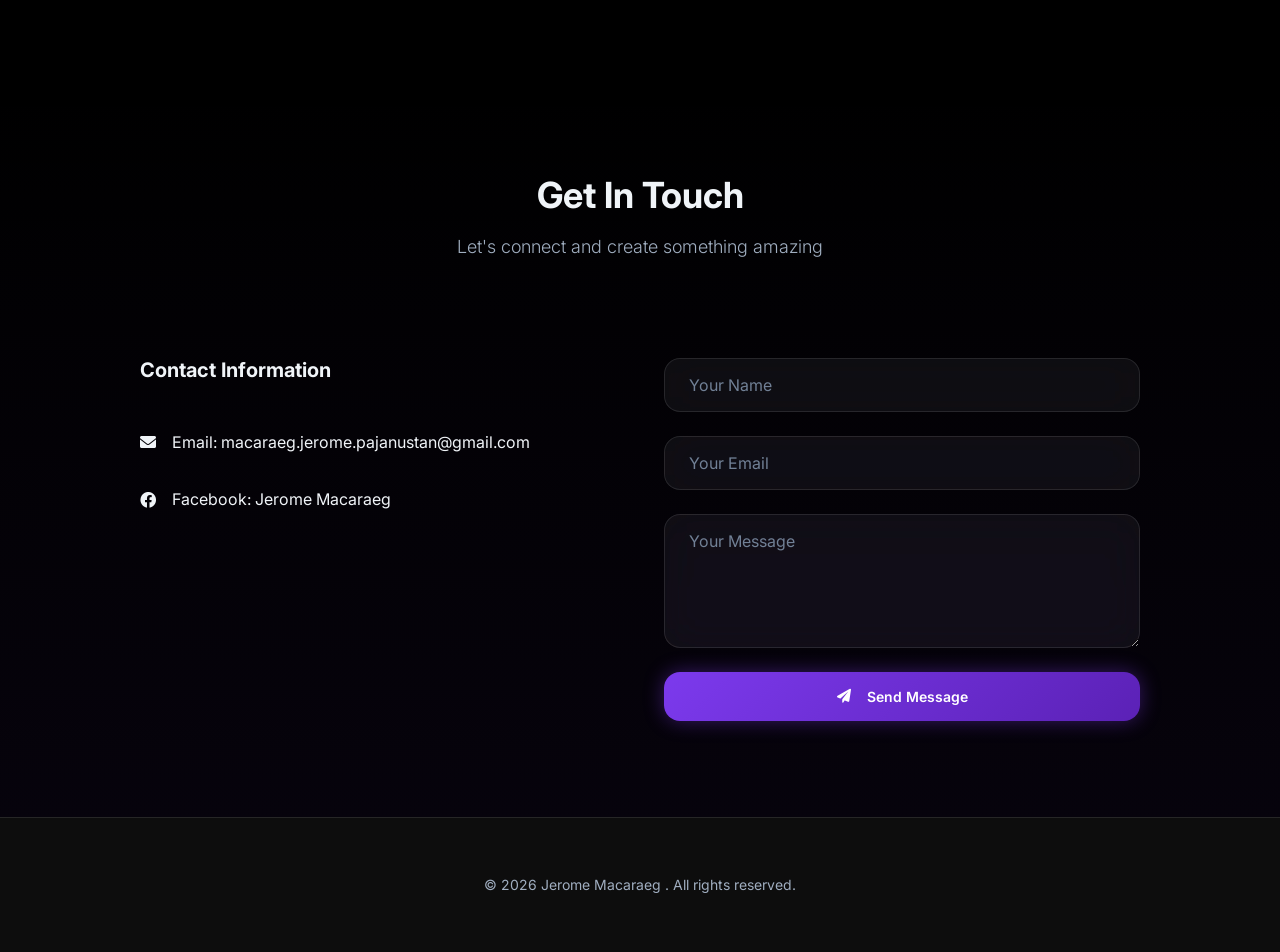
==== commit ae389eda: "Update index.html" ====
--- a/index.html
+++ b/index.html
@@ -83,8 +83,8 @@
             
             <div class="about-content">
                 <div class="about-text">
-                    <h3>Passionate Developer & Tech Enthusiast</h3>
-                    <p>I'm a 3rd-year college student at <strong>Quezon City University</strong>, I am very interested in computer hardware and fixing computer problems. My journey includes both studying and hands on experience solving technical issues.</p>
+                    <h3>Passionate Developer</h3>
+                    <p>I'm a 3rd-year college student at <strong>Quezon City University</strong>,I am a hard worker who is passionate about learning. Whether it's troubleshooting hardware or writing my first lines of code, Im focused on growing my knowledge and becoming a better problem-solver every day.</p>
                     <p>I enjoy learning how computer systems work at every level, from hardware parts to software systems. My goal is to use my technical knowledge to build strong and efficient solutions for real world problems.</p>
                 </div>
                 
@@ -93,14 +93,14 @@
                         <span class="highlight-icon">🎓</span>
                         <div>
                             <h4>Education</h4>
-                            <p>QCU - 3rd Year - BSIT</p>
+                            <p>QCU - BSIT - 3rd-year</p>
                         </div>
                     </div>
                     <div class="highlight-item">
                         <span class="highlight-icon">💼</span>
                         <div>
                             <h4>Focus</h4>
-                            <p>Documents/Technical Writer</p>
+                            <p>Skill Development</p>
                         </div>
                     </div>
                     <div class="highlight-item">
@@ -140,13 +140,13 @@
                         <div class="skill-item">
                             <span class="skill-name">C++</span>
                             <div class="skill-bar">
-                                <div class="skill-progress" style="width: 80%;"></div>
+                                <div class="skill-progress" style="width: 65%;"></div>
                             </div>
                         </div>
                         <div class="skill-item">
                             <span class="skill-name">Java</span>
                             <div class="skill-bar">
-                                <div class="skill-progress" style="width: 75%;"></div>
+                                <div class="skill-progress" style="width: 50%;"></div>
                             </div>
                         </div>
                     </div>
@@ -162,7 +162,7 @@
                         <div class="skill-item">
                             <span class="skill-name">MySQL</span>
                             <div class="skill-bar">
-                                <div class="skill-progress" style="width: 85%;"></div>
+                                <div class="skill-progress" style="width: 75%;"></div>
                             </div>
                         </div>
                     </div>
@@ -184,7 +184,7 @@
                         <div class="skill-item">
                             <span class="skill-name">CSS3</span>
                             <div class="skill-bar">
-                                <div class="skill-progress" style="width: 92%;"></div>
+                                <div class="skill-progress" style="width: 80%;"></div>
                             </div>
                         </div>
                         <div class="skill-item">
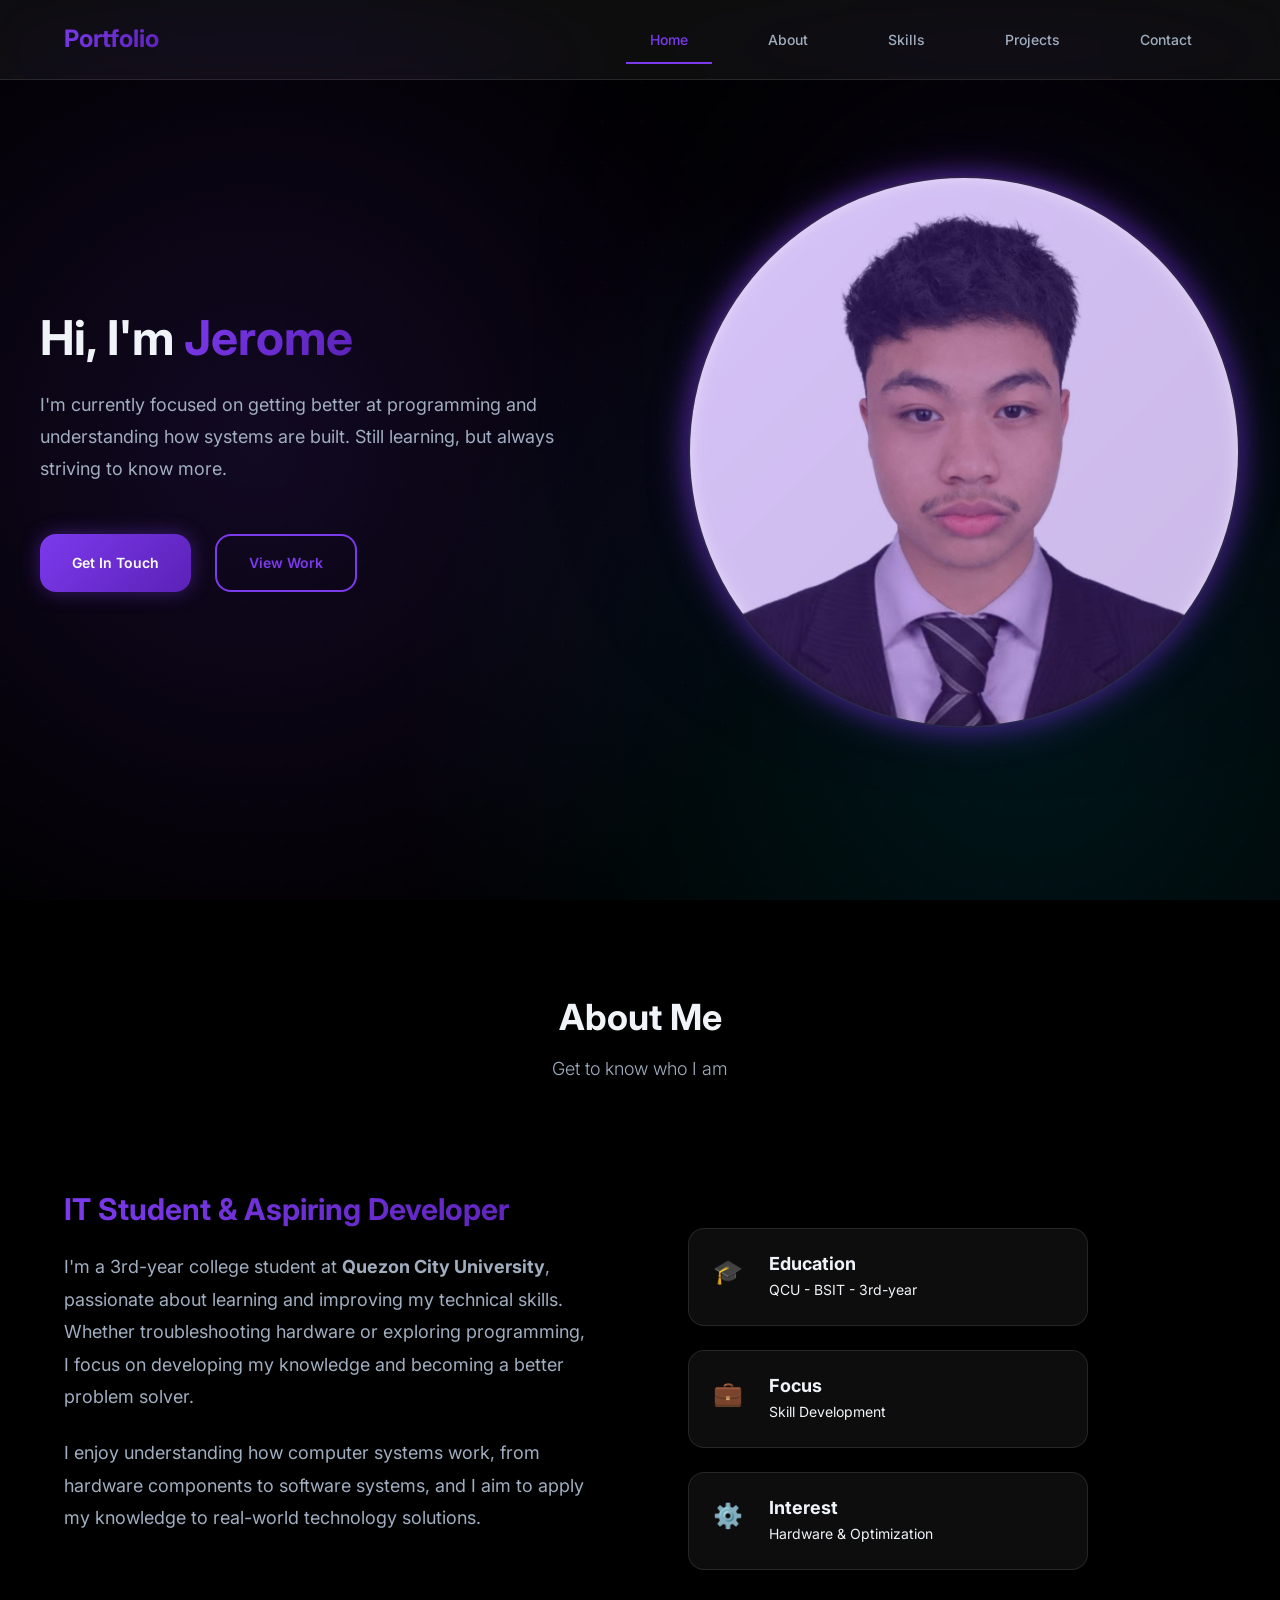
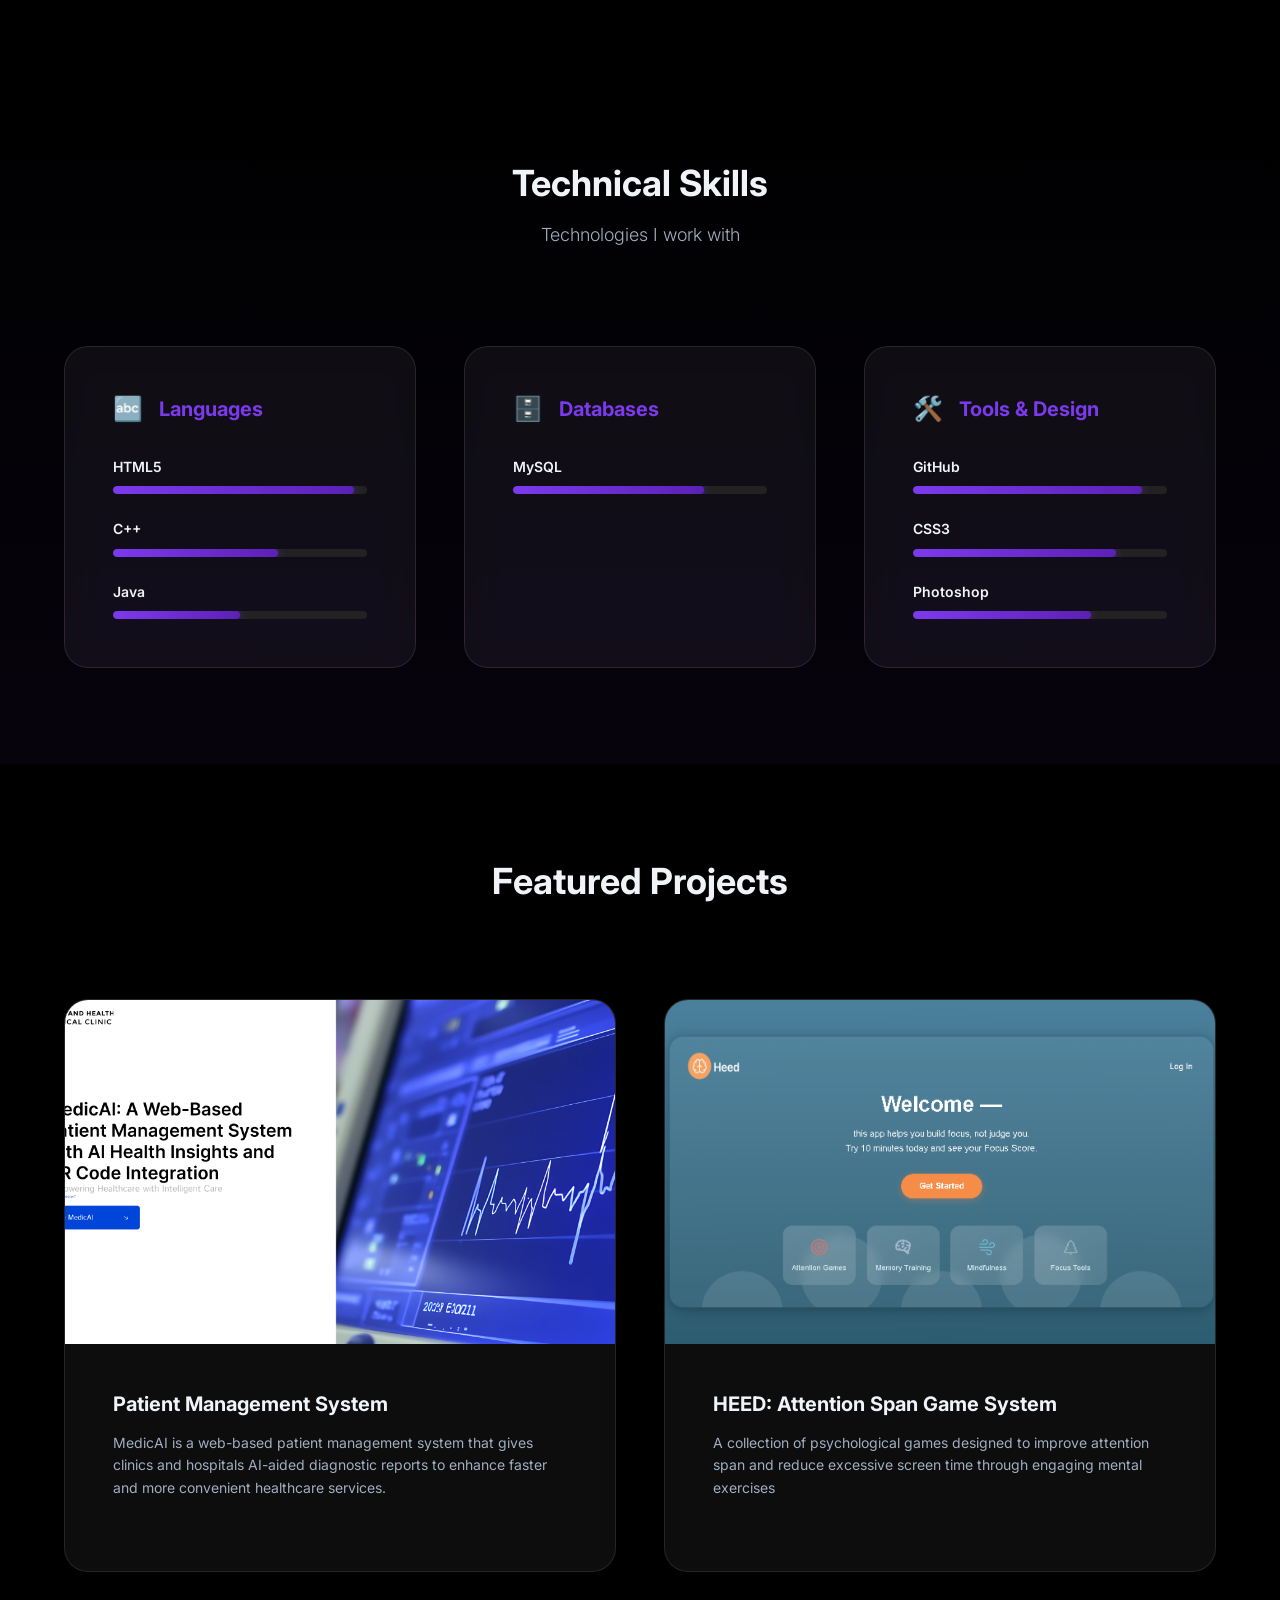
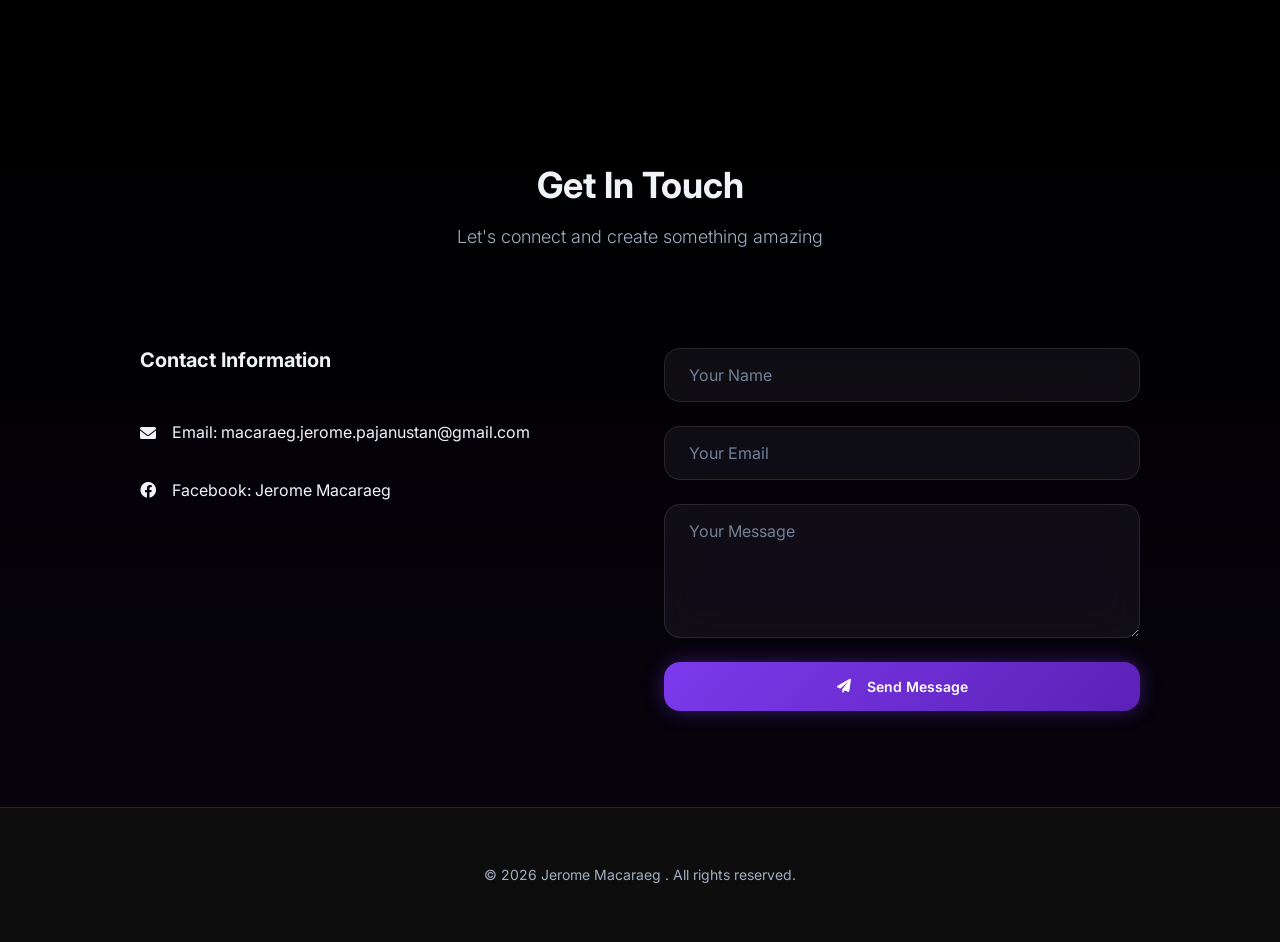
==== commit f2cb6fdb: "Update index.html" ====
--- a/index.html
+++ b/index.html
@@ -56,7 +56,7 @@
             <div class="hero-text">
                 <h1 class="hero-title">Hi, I'm <span class="gradient-text">Jerome</span></h1>
                
-                <p class="hero-description">3rd-year IT Student at QCU | Currently focused on getting better at programming and understanding how systems are built. Still learning, but always striving to know more.</p>
+                <p class="hero-description">I'm currently focused on getting better at programming and understanding how systems are built. Still learning, but always striving to know more.</p>
                 <div class="hero-buttons">
                     <a href="#contact" class="btn btn-primary">Get In Touch</a>
                     <a href="#projects" class="btn btn-secondary">View Work</a>
@@ -83,9 +83,9 @@
             
             <div class="about-content">
                 <div class="about-text">
-                    <h3>Passionate Developer</h3>
-                    <p>I'm a 3rd-year college student at <strong>Quezon City University</strong>,I am a hard worker who is passionate about learning. Whether it's troubleshooting hardware or writing my first lines of code, Im focused on growing my knowledge and becoming a better problem-solver every day.</p>
-                    <p>I enjoy learning how computer systems work at every level, from hardware parts to software systems. My goal is to use my technical knowledge to build strong and efficient solutions for real world problems.</p>
+                    <h3>IT Student & Aspiring Developer</h3>
+                    <p>I'm a 3rd-year college student at <strong>Quezon City University</strong>, passionate about learning and improving my technical skills. Whether troubleshooting hardware or exploring programming, I focus on developing my knowledge and becoming a better problem solver.</p>
+                    <p>I enjoy understanding how computer systems work, from hardware components to software systems, and I aim to apply my knowledge to real-world technology solutions.</p>
                 </div>
                 
                 <div class="about-highlights">
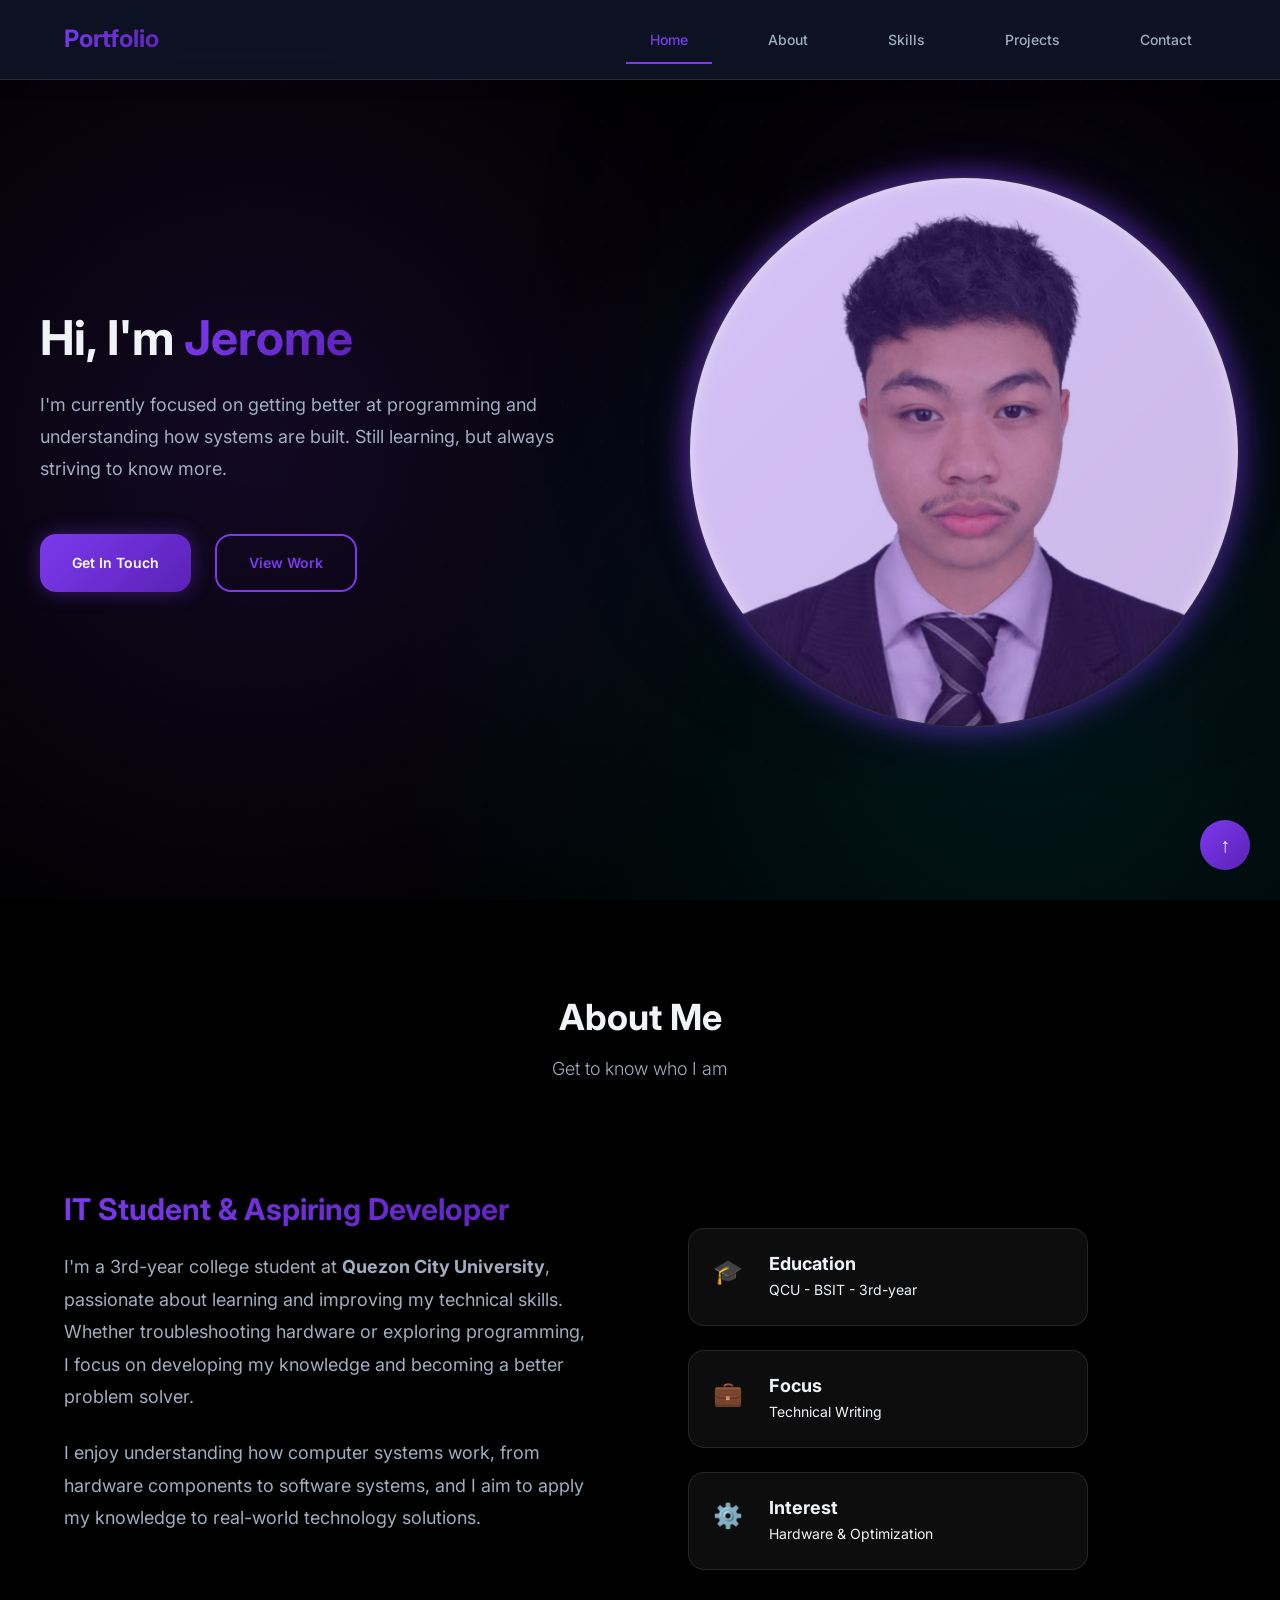
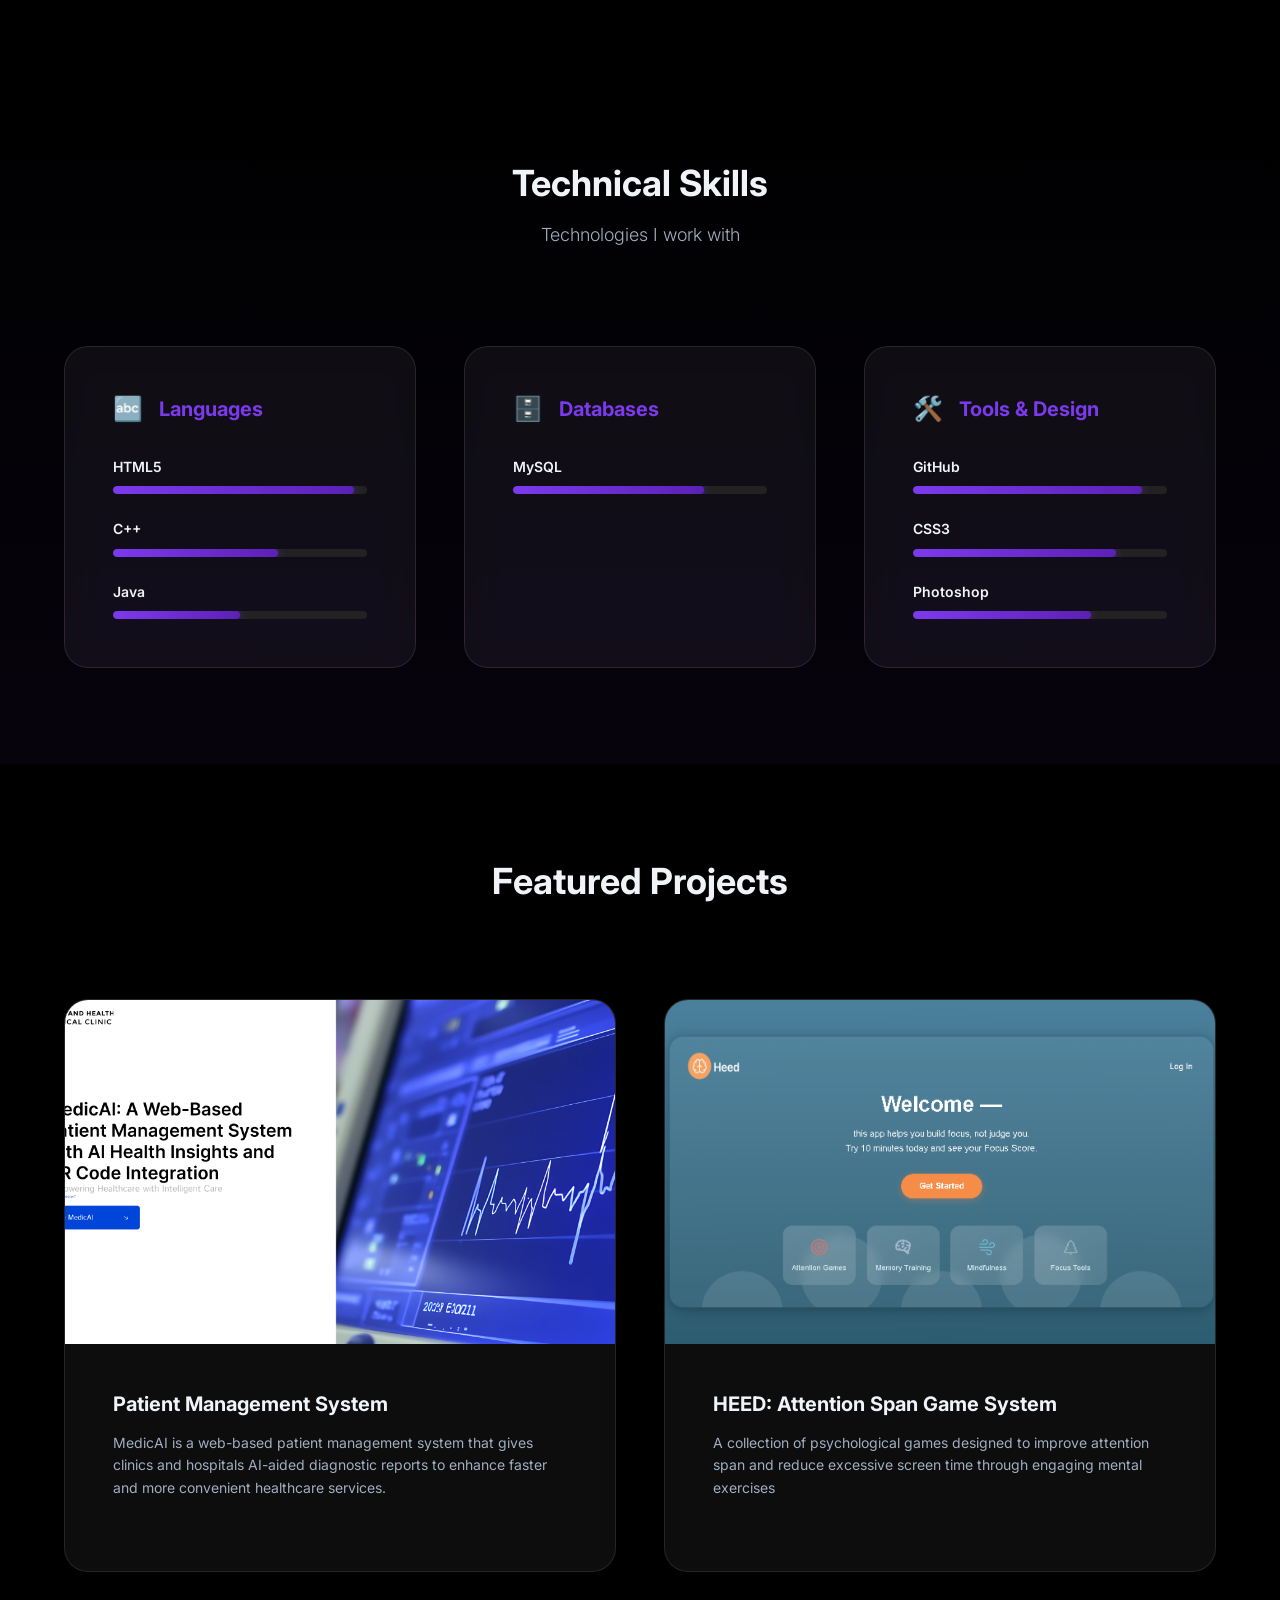
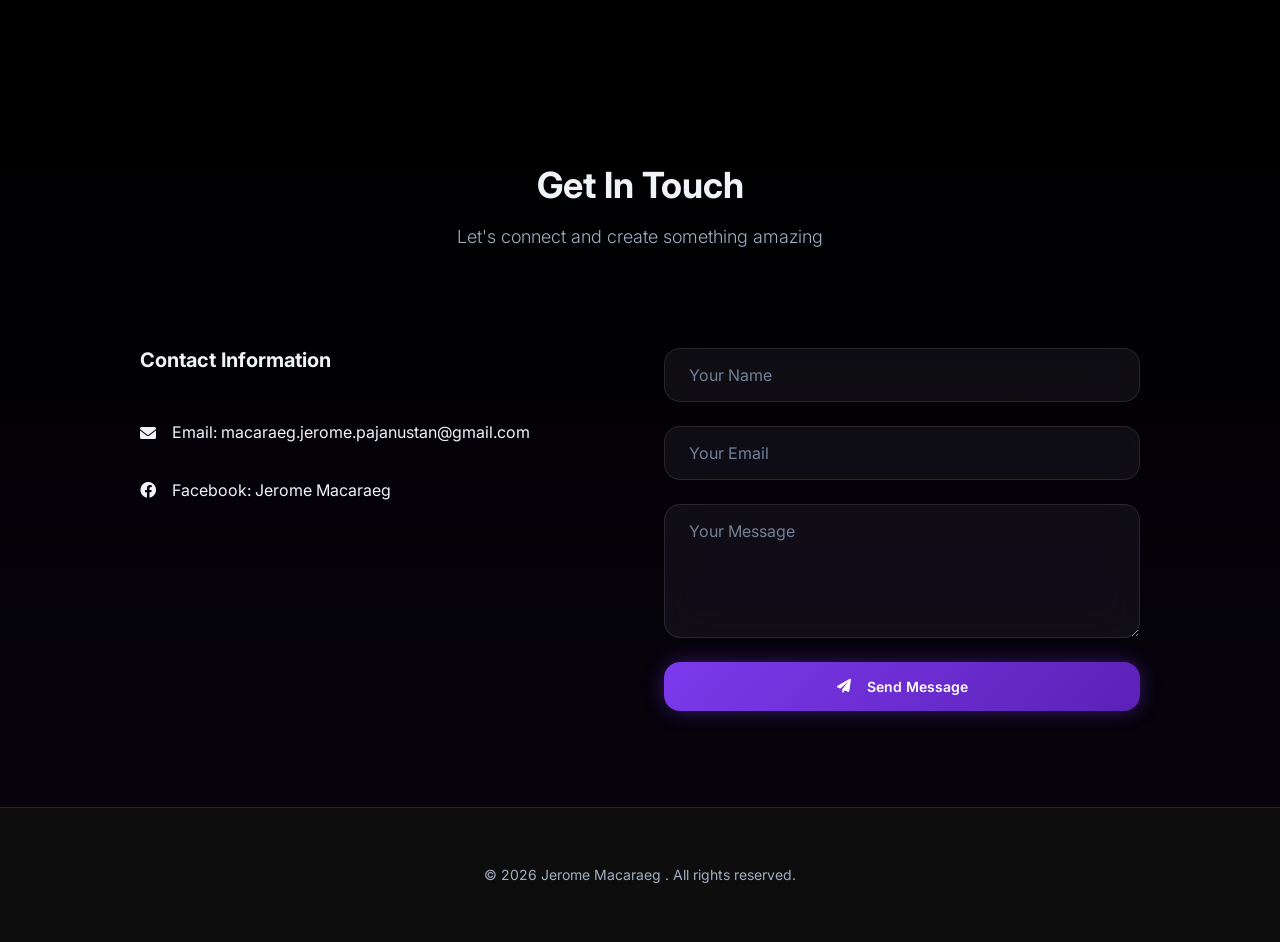
==== commit 97dc9655: "Update index.html" ====
--- a/index.html
+++ b/index.html
@@ -100,7 +100,7 @@
                         <span class="highlight-icon">💼</span>
                         <div>
                             <h4>Focus</h4>
-                            <p>Skill Development</p>
+                            <p>Technical Writing</p>
                         </div>
                     </div>
                     <div class="highlight-item">
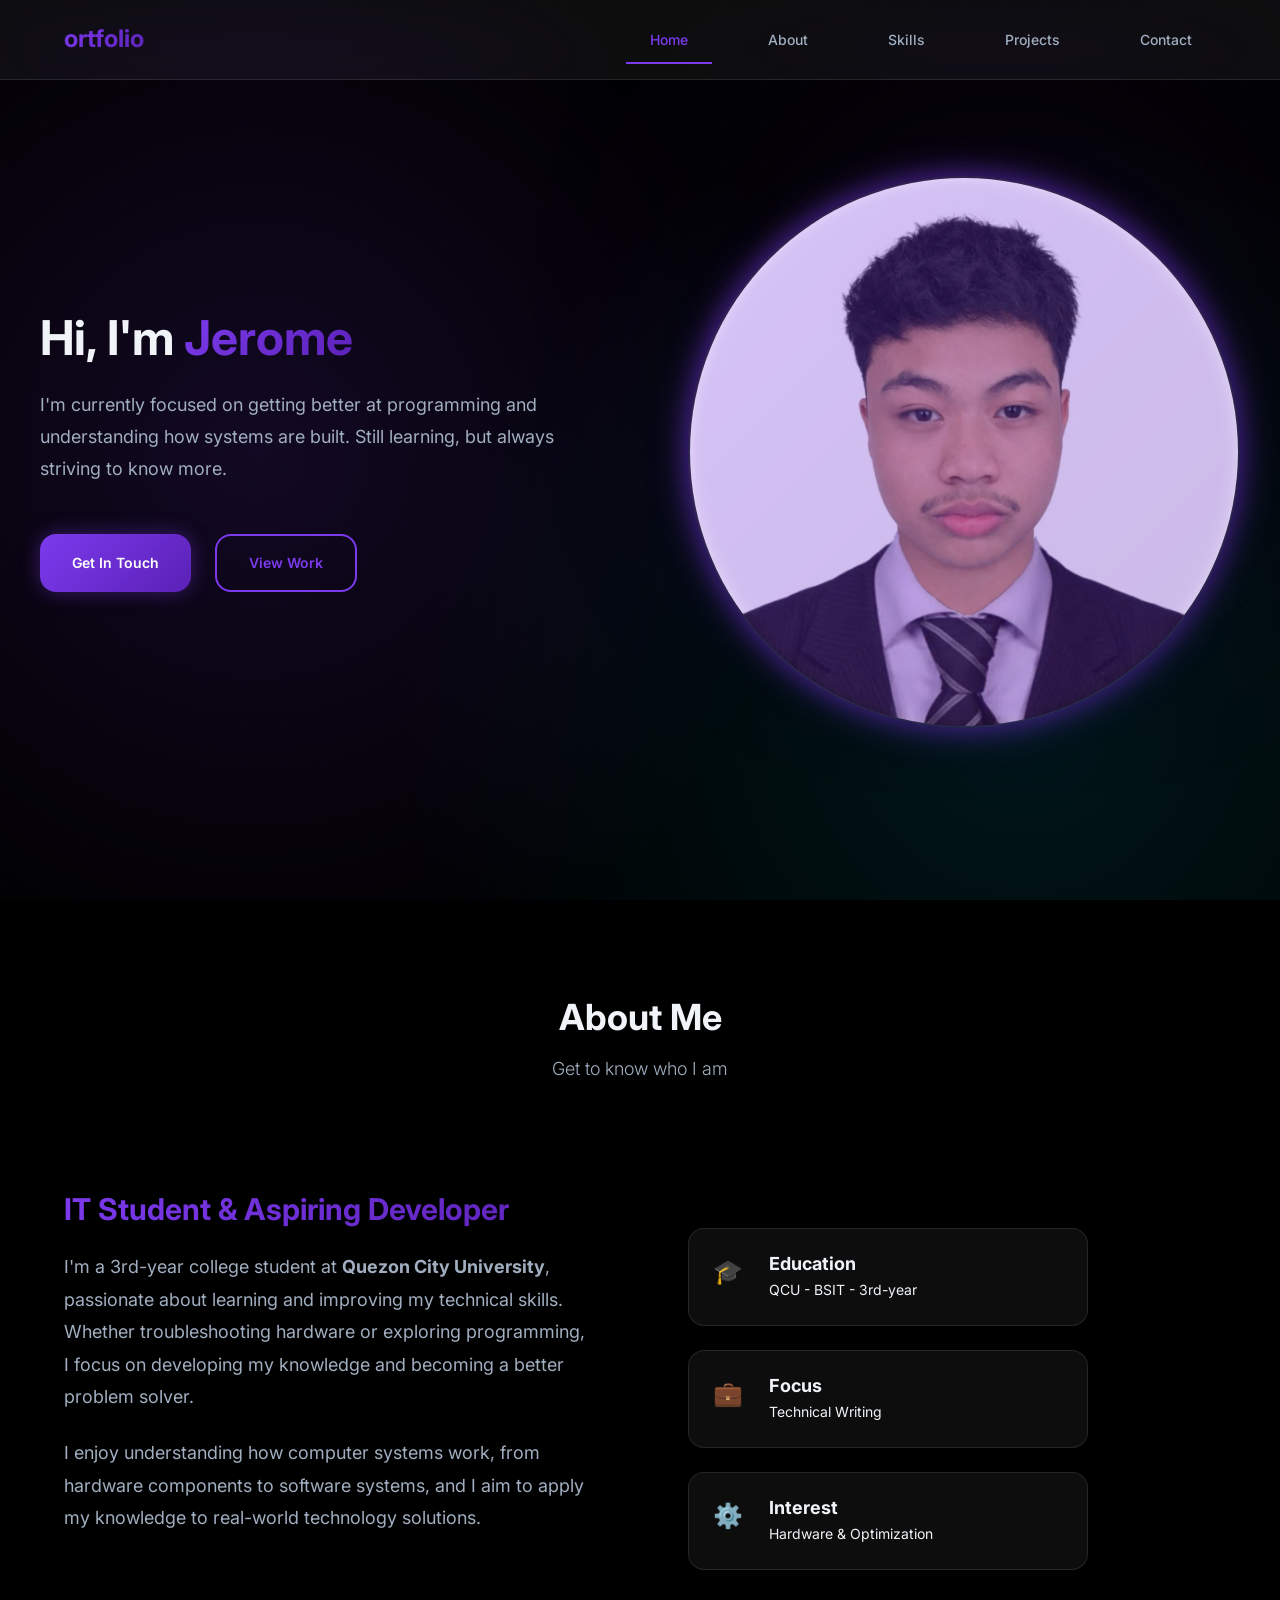
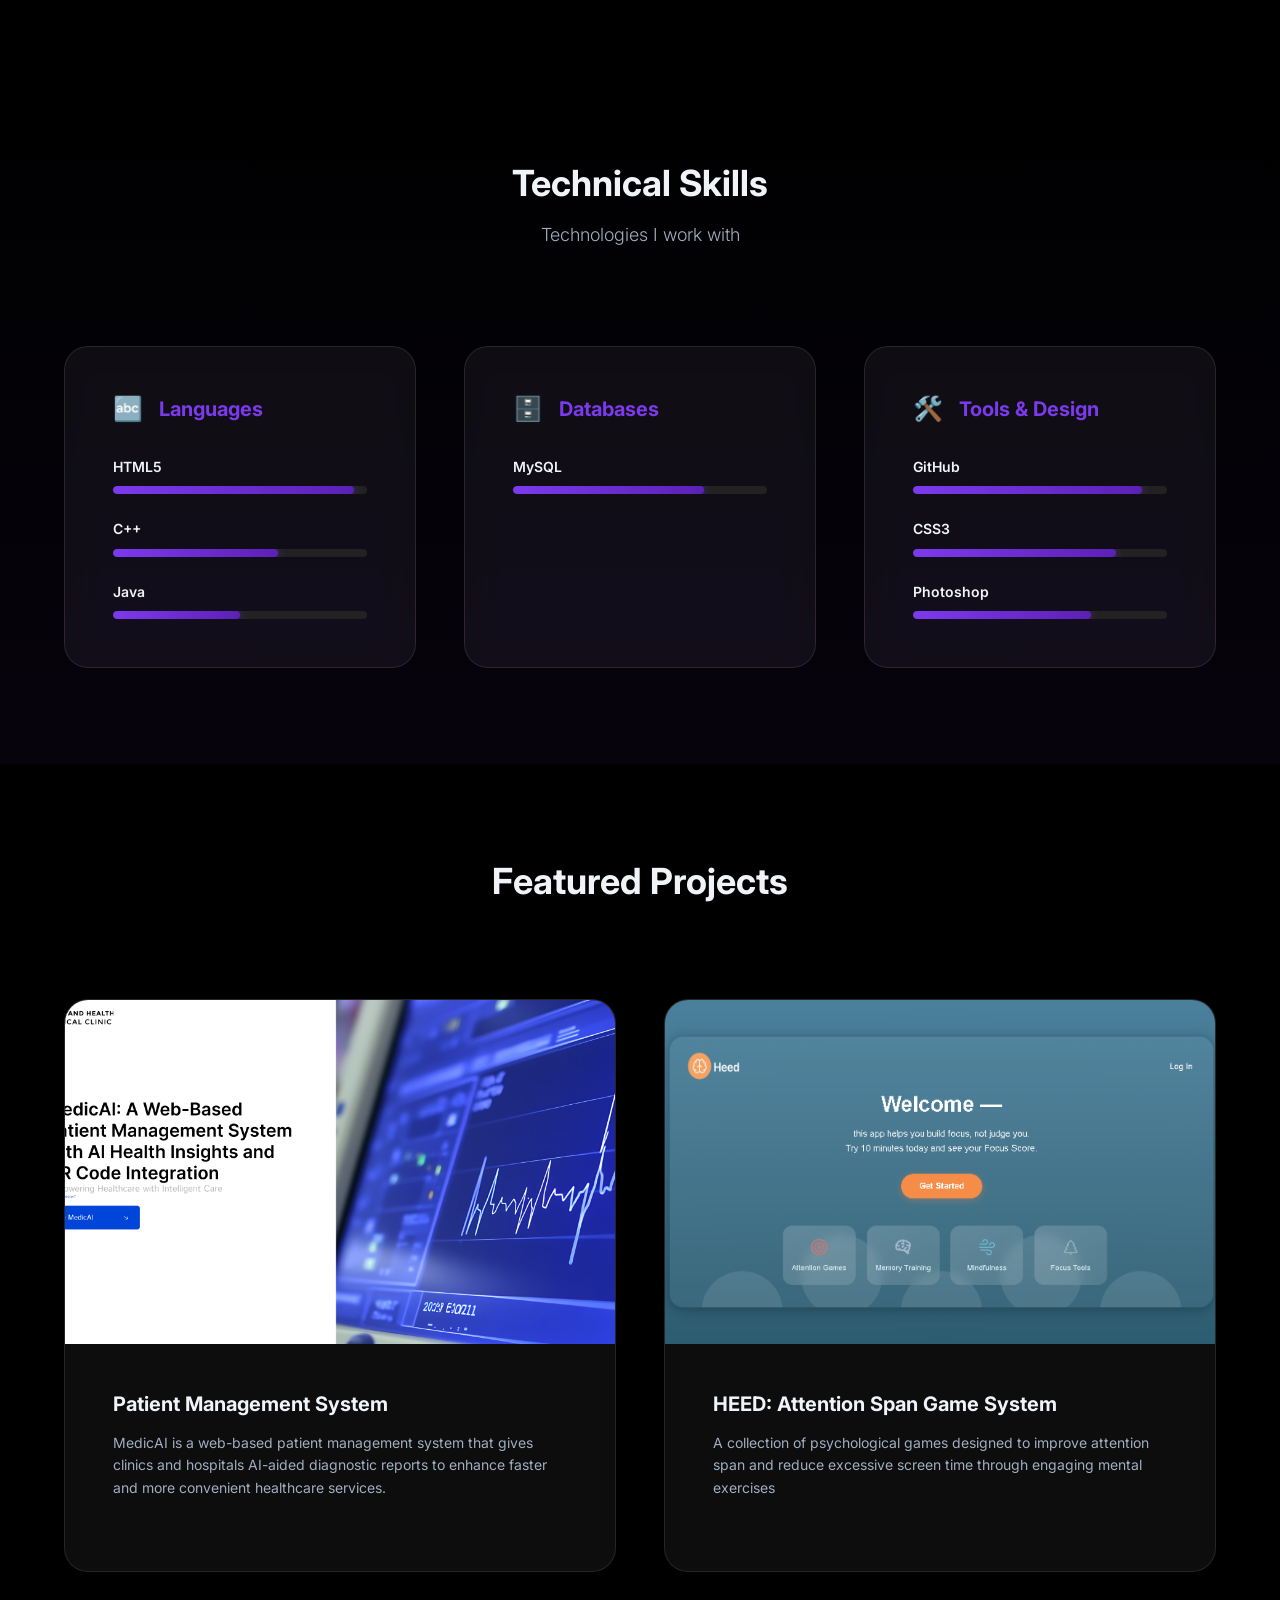
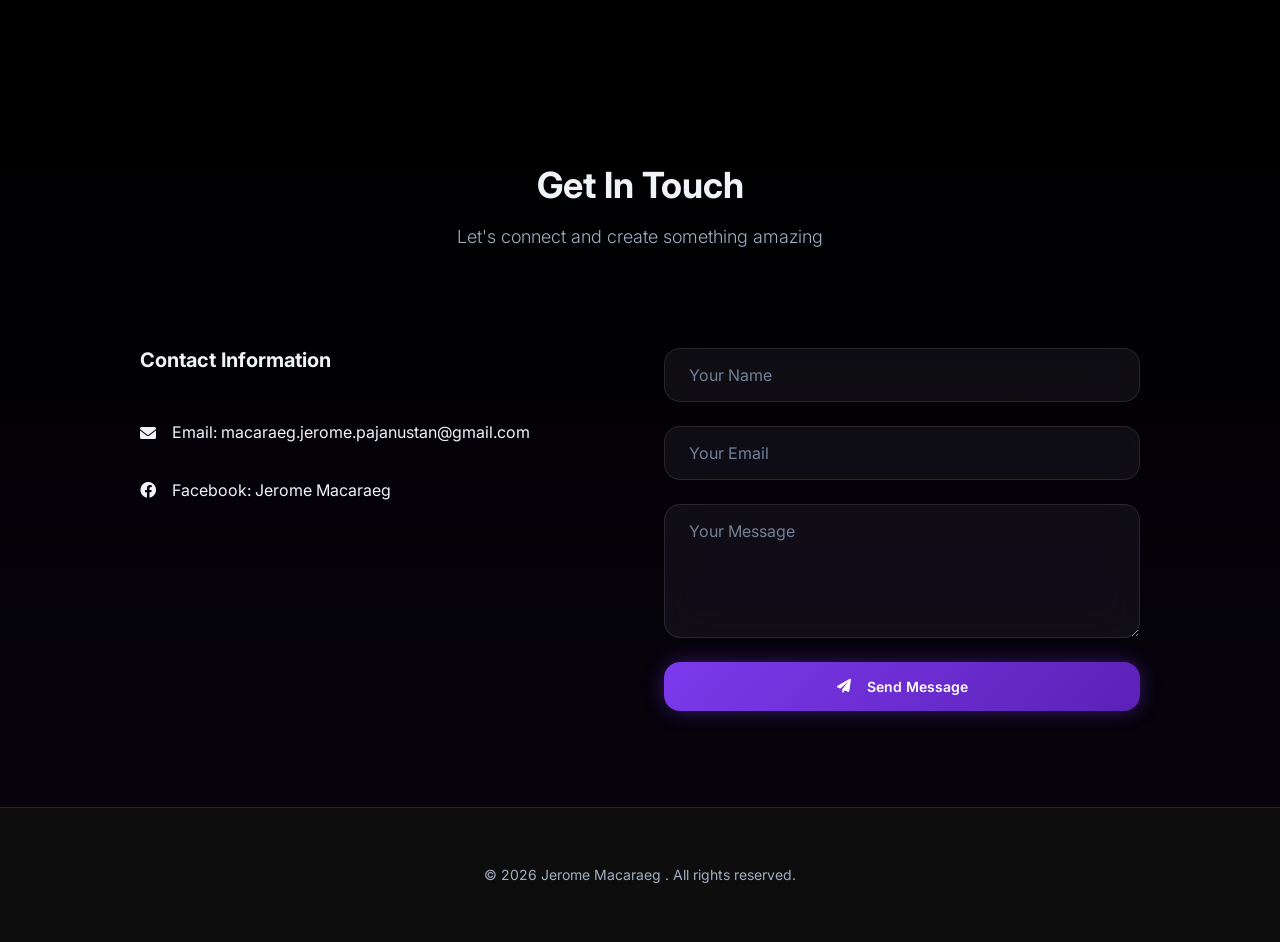
==== commit 0423a81e: "update" ====
--- a/index.html
+++ b/index.html
@@ -28,7 +28,7 @@
     <nav class="navbar" role="navigation">
         <div class="nav-container">
             <div class="nav-brand">
-                <a href="#" class="logo">Portfolio
+                <a href="#" class="logo">ortfolio
                 </a>
             </div>
             
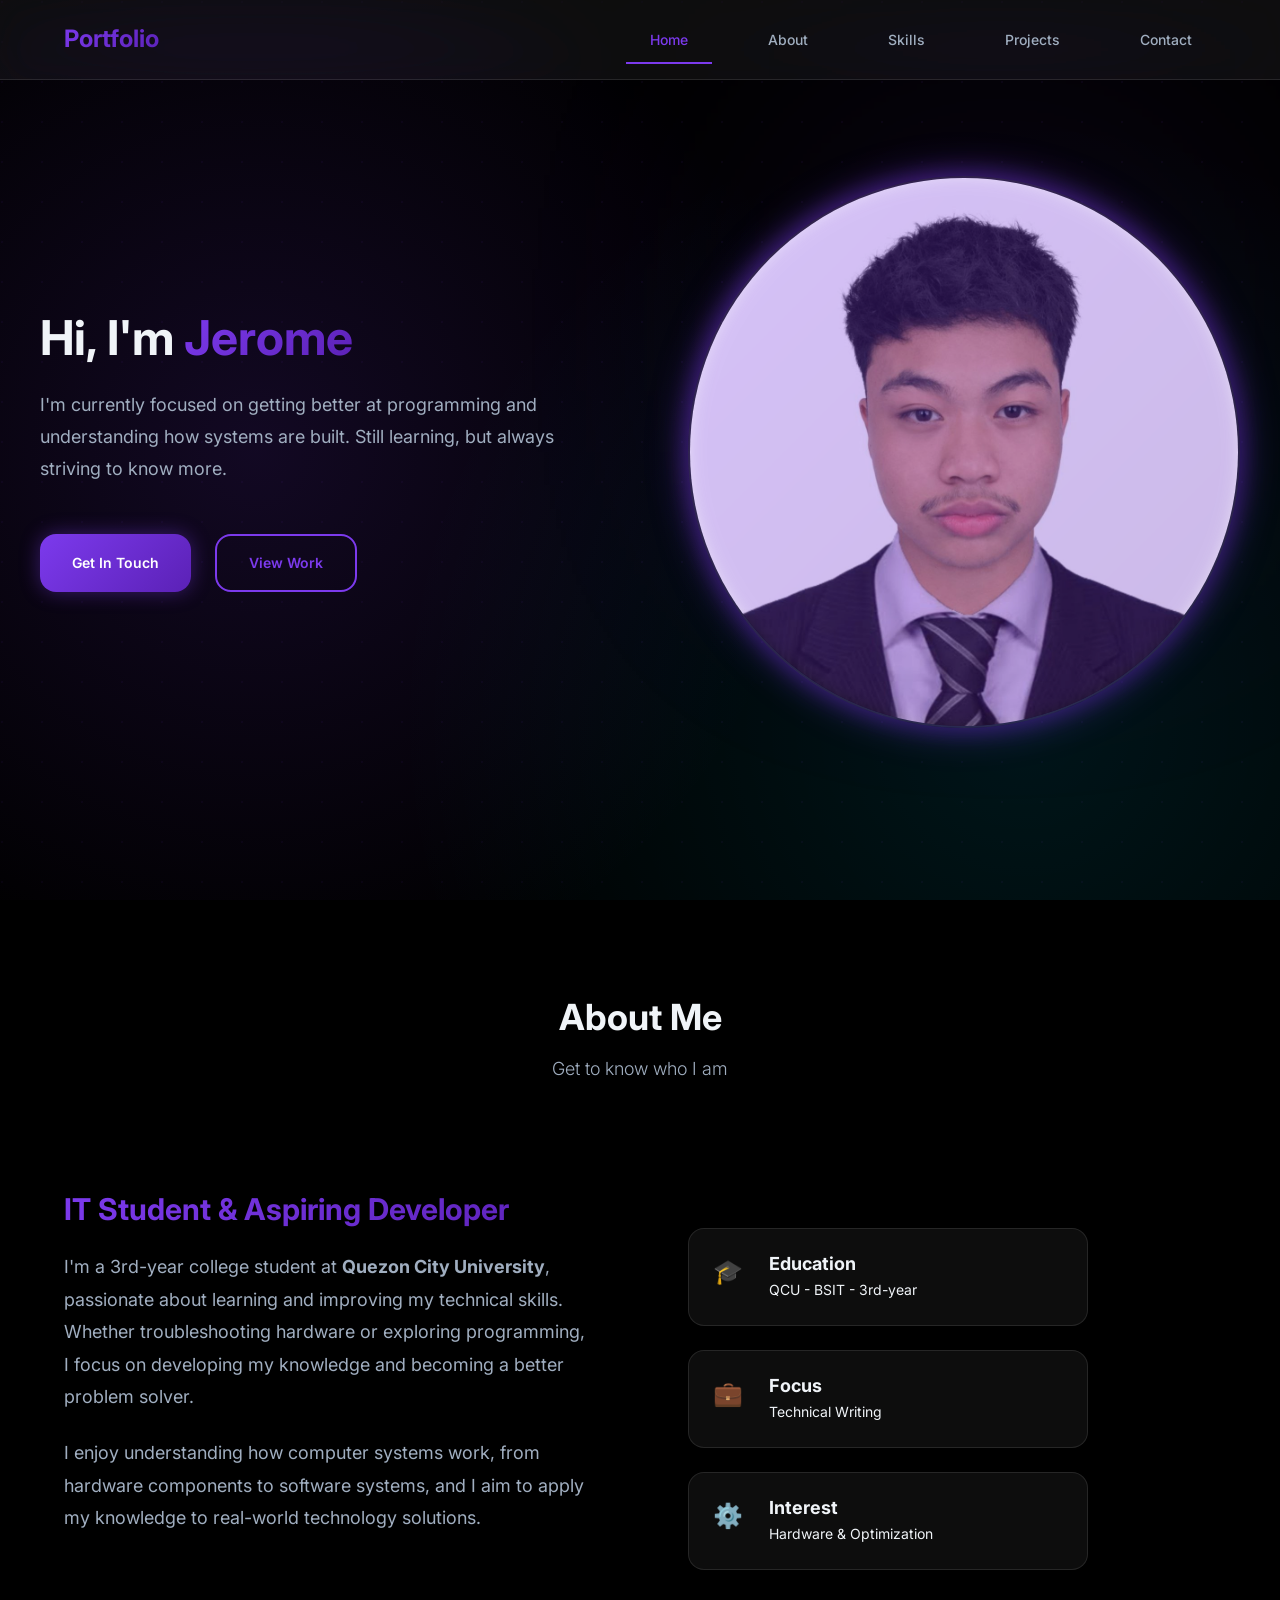
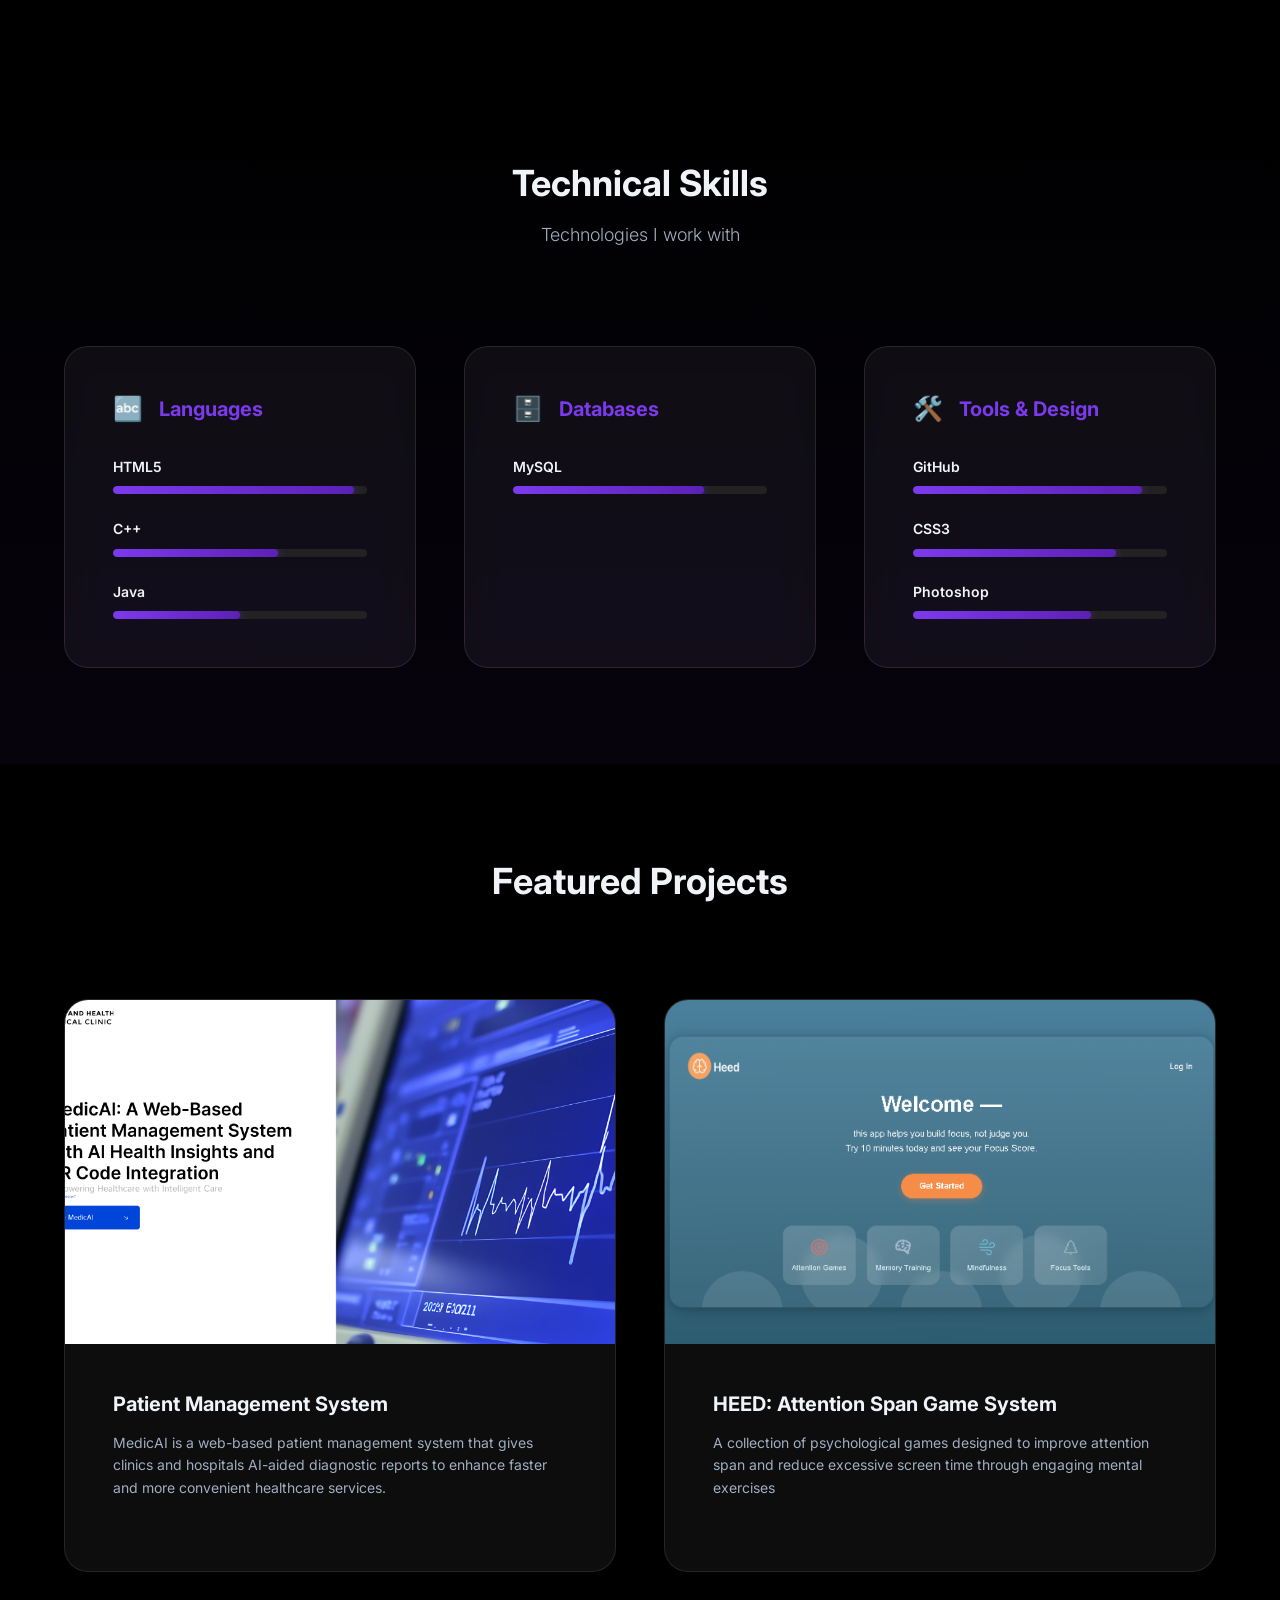
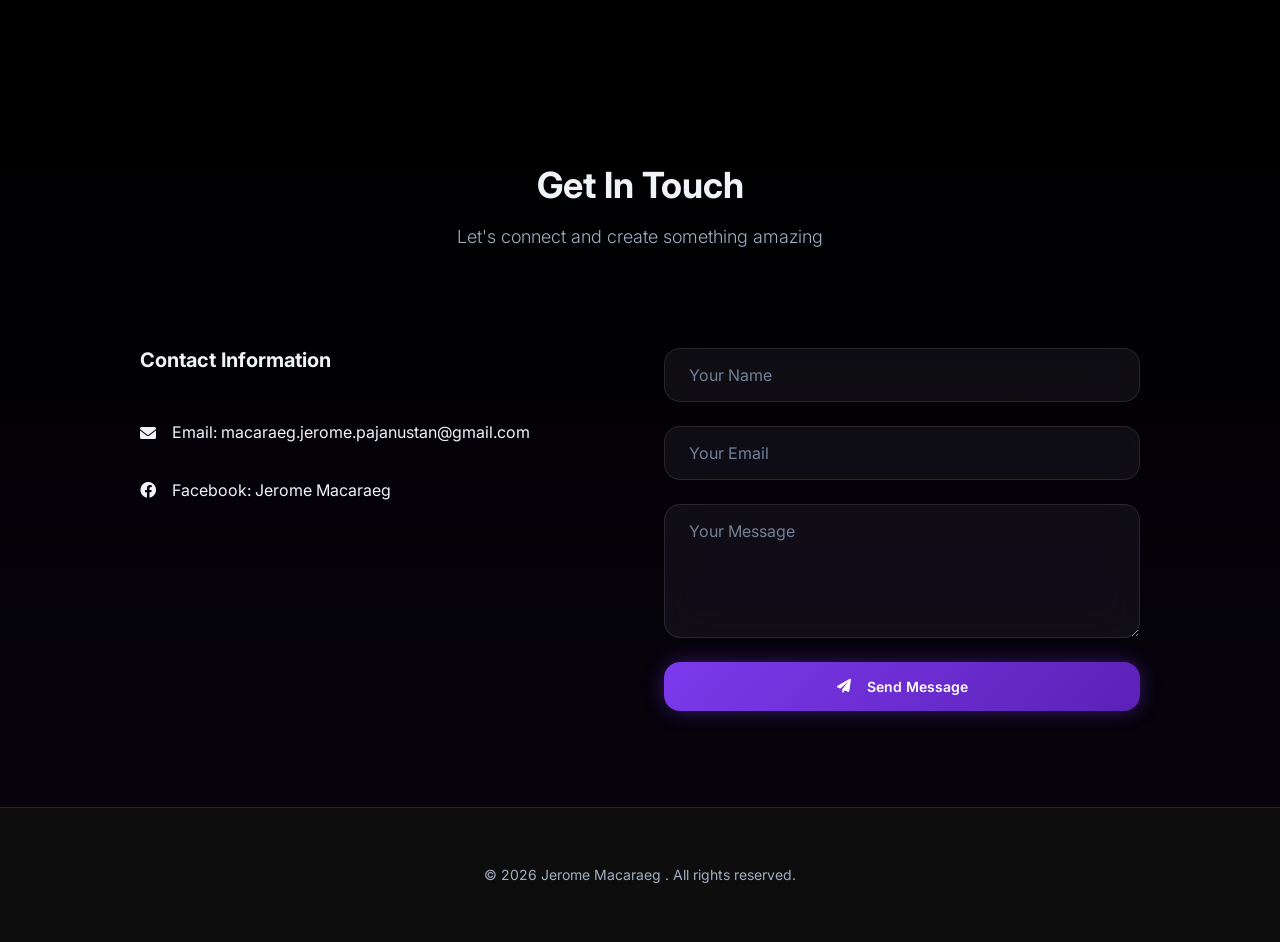
==== commit 7f3898ed: "update" ====
--- a/index.html
+++ b/index.html
@@ -28,7 +28,7 @@
     <nav class="navbar" role="navigation">
         <div class="nav-container">
             <div class="nav-brand">
-                <a href="#" class="logo">ortfolio
+                <a href="#" class="logo">Portfolio
                 </a>
             </div>
             
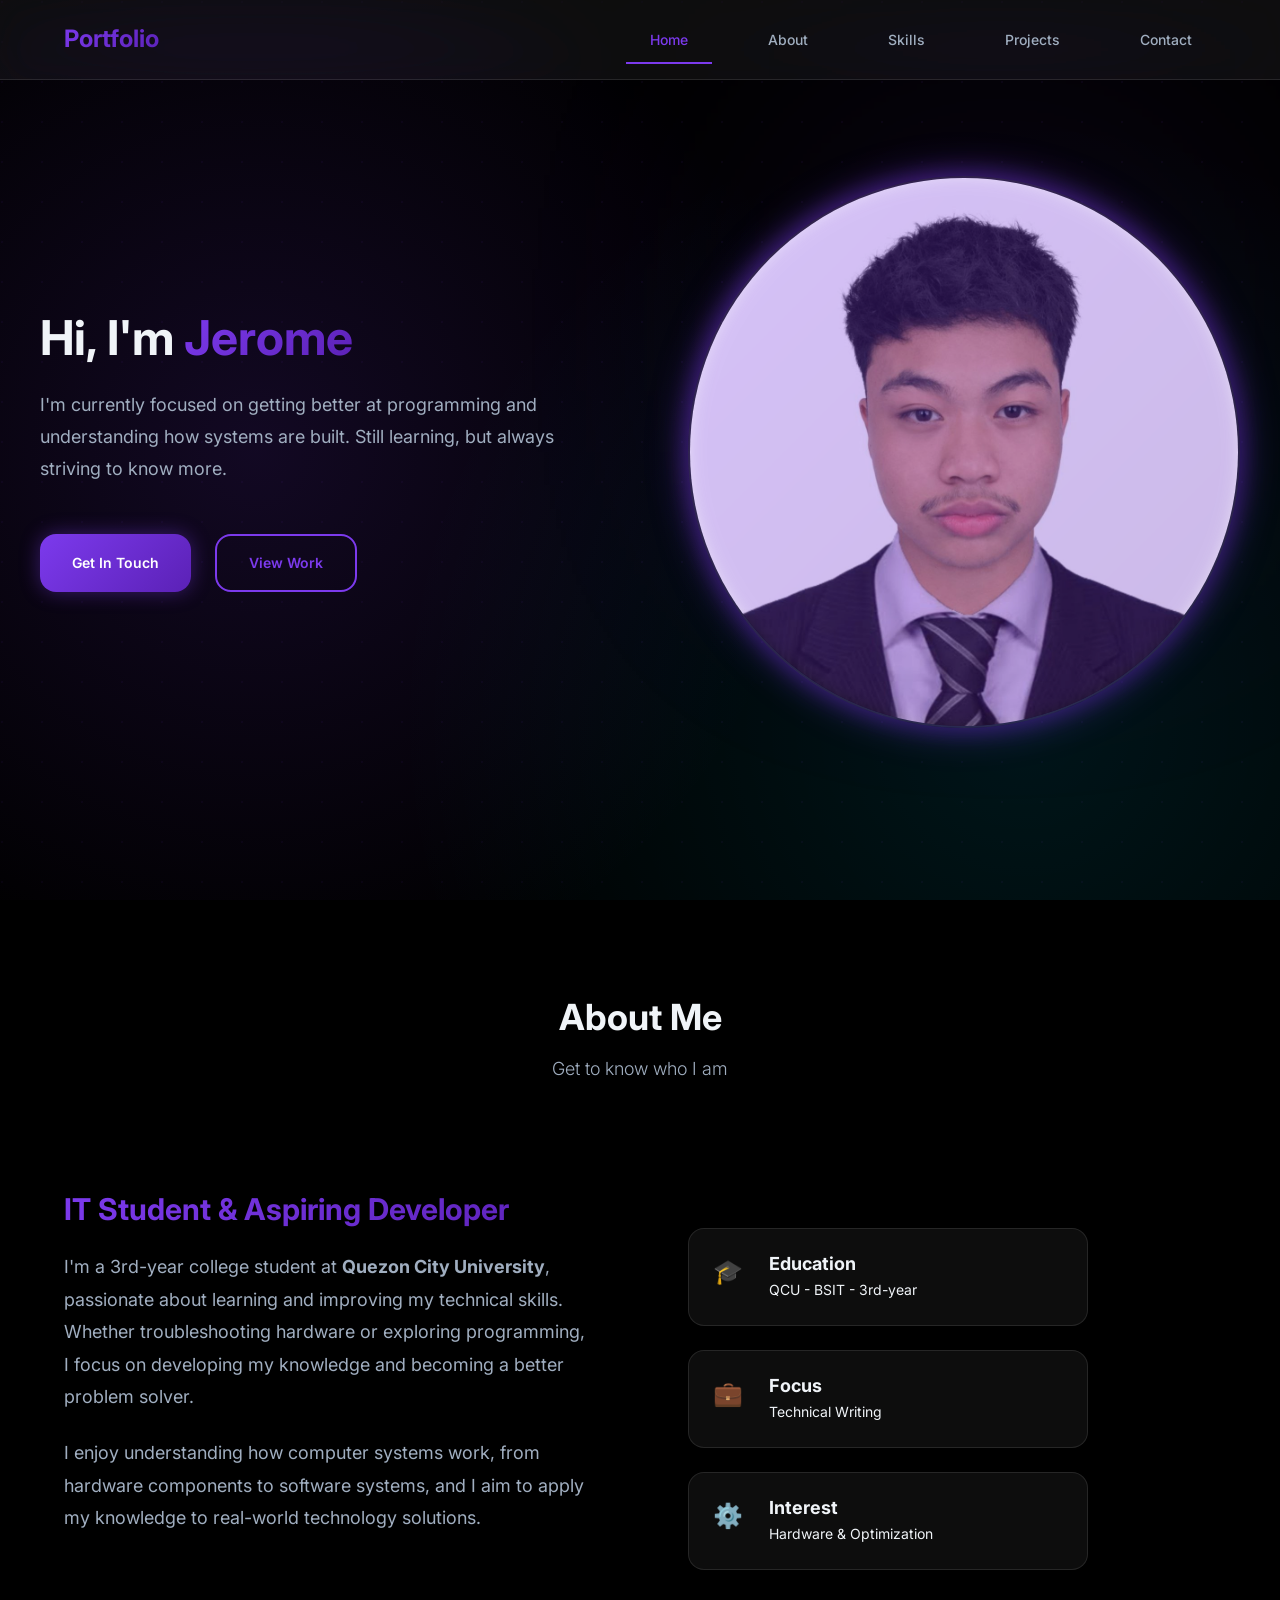
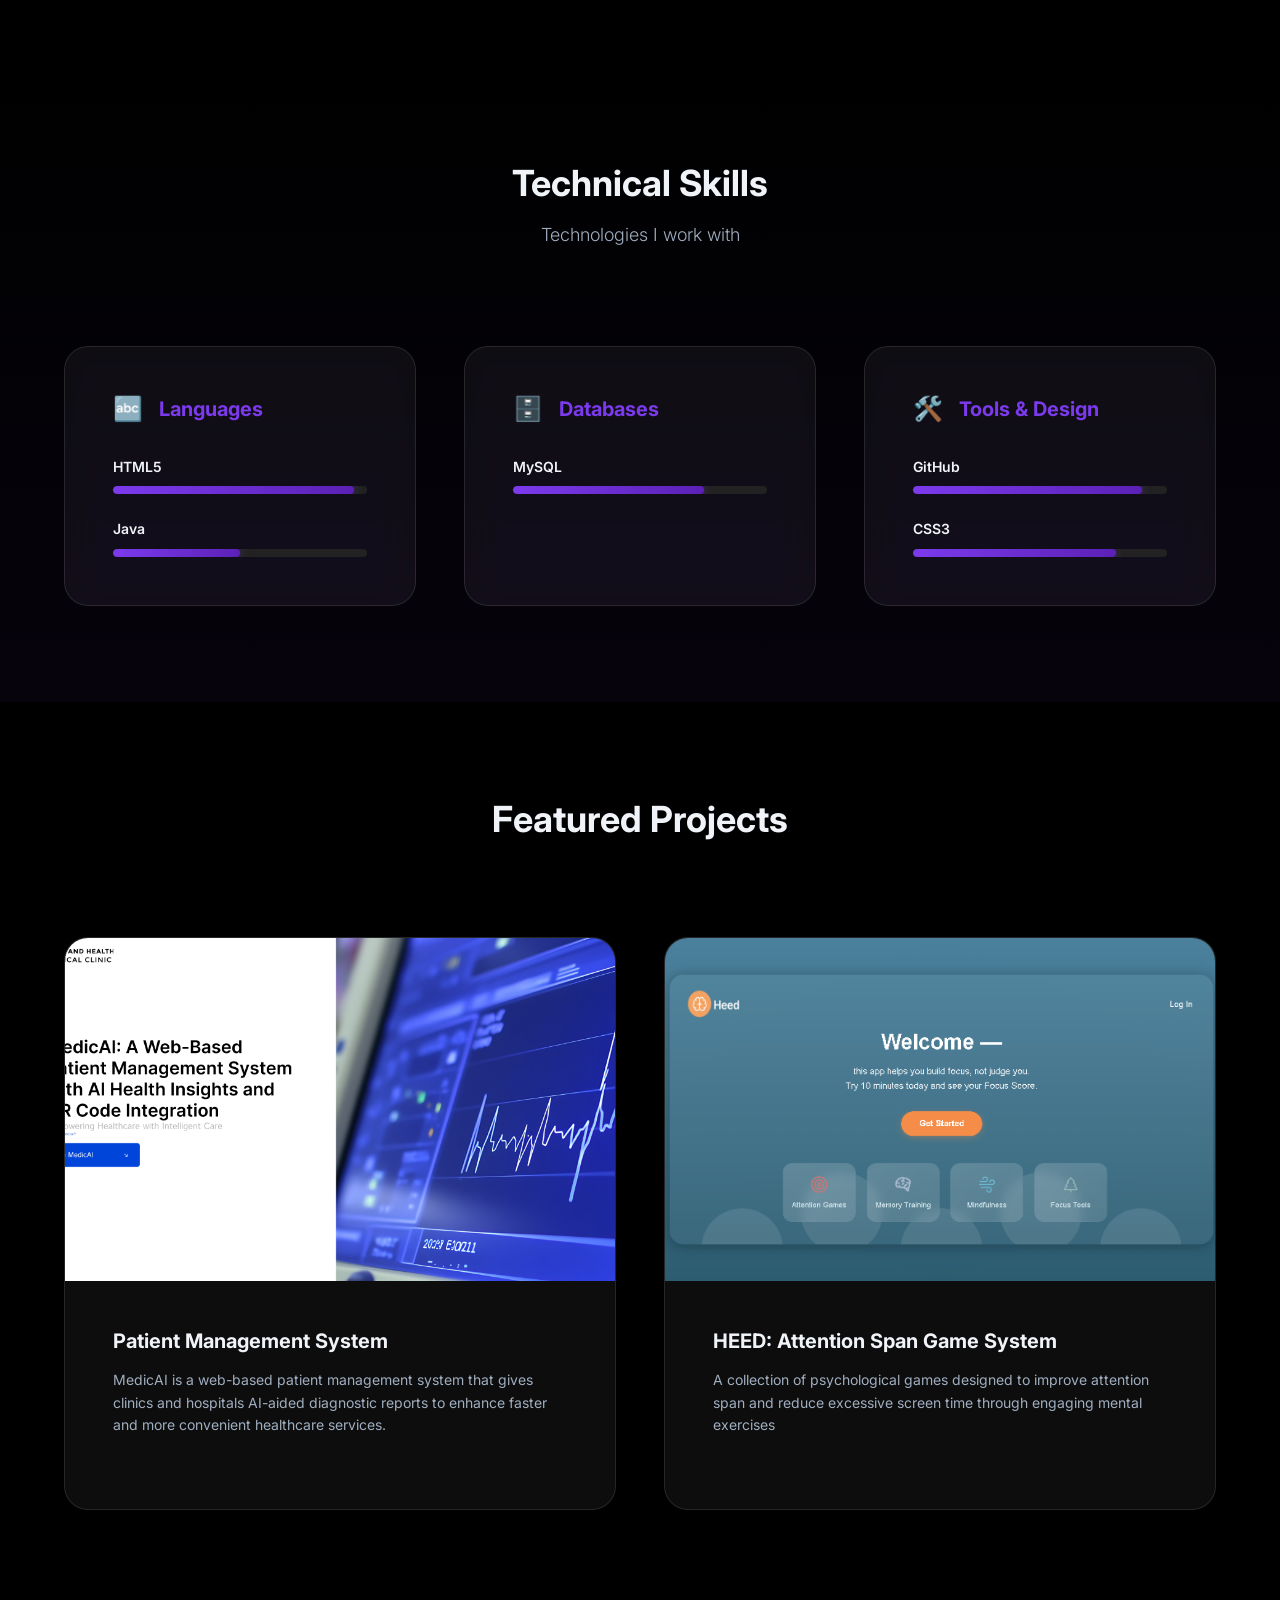
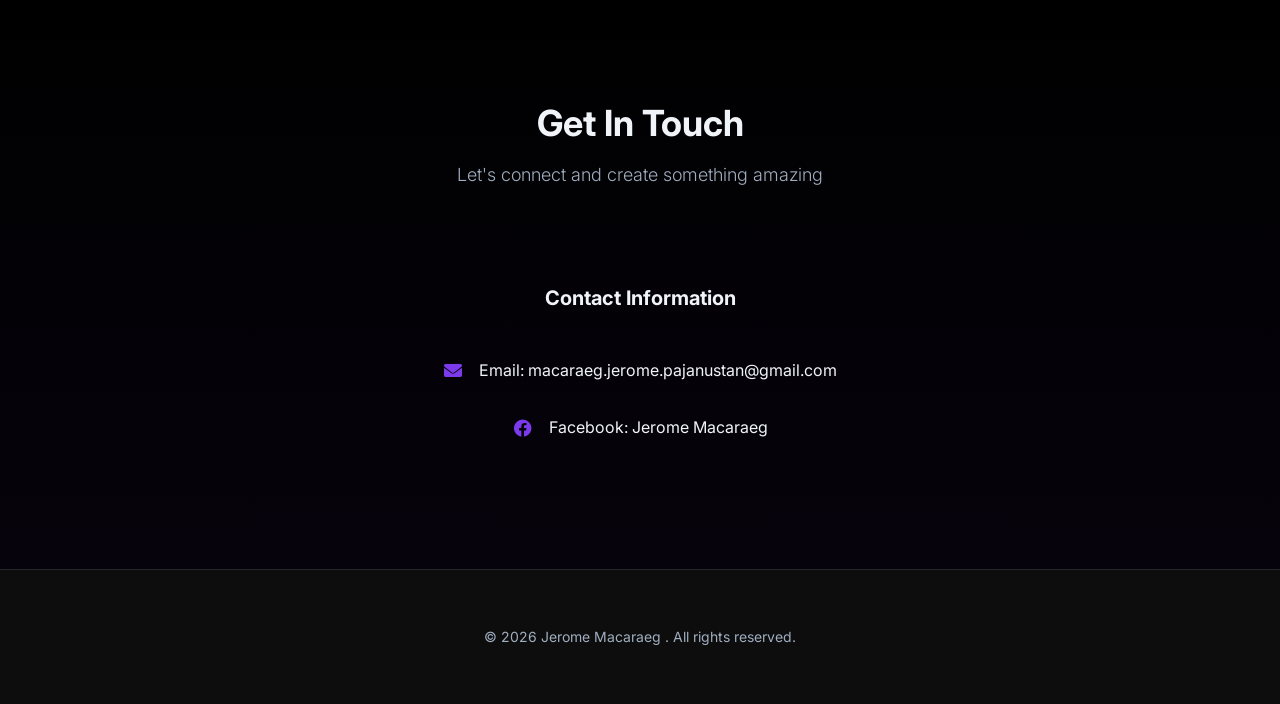
==== commit 7327a71d: "update" ====
--- a/index.html
+++ b/index.html
@@ -5,10 +5,10 @@
     <!-- Meta Tags -->
     <meta charset="UTF-8">
     <meta name="viewport" content="width=device-width, initial-scale=1.0">
-    <meta name="description" content="Tyron Rosal - Backend Developer & Hardware Enthusiast Portfolio">
+    <meta name="description" content="Jerome Macaraeg - Backend Developer & Hardware Enthusiast Portfolio">
     <meta name="theme-color" content="#000000">
     
-    <title>Jrm Mcrg | Portfolio</title>
+    <title>Jerome Macaraeg | Portfolio</title>
     
     <!-- Stylesheets -->
     <link rel="stylesheet" href="styles.css">
@@ -116,88 +116,73 @@
     </section>
 
     <!-- Skills Section -->
-    <section id="skills" class="section skills-section">
-        <div class="container">
-            <div class="section-header">
-                <h2 class="section-title">Technical Skills</h2>
-                <p class="section-subtitle">Technologies I work with</p>
-            </div>
-            
-            <div class="skills-grid">
-                <!-- Programming Languages -->
-                <div class="skill-category">
-                    <h3 class="skill-category-title">
-                        <span class="category-icon">🔤</span>
-                        Languages
-                    </h3>
-                    <div class="skill-list">
-                        <div class="skill-item">
-                            <span class="skill-name">HTML5</span>
-                            <div class="skill-bar">
-                                <div class="skill-progress" style="width: 95%;"></div>
-                            </div>
-                        </div>
-                        <div class="skill-item">
-                            <span class="skill-name">C++</span>
-                            <div class="skill-bar">
-                                <div class="skill-progress" style="width: 65%;"></div>
-                            </div>
-                        </div>
-                        <div class="skill-item">
-                            <span class="skill-name">Java</span>
-                            <div class="skill-bar">
-                                <div class="skill-progress" style="width: 50%;"></div>
-                            </div>
-                        </div>
-                    </div>
-                </div>
-                
-                <!-- Databases -->
-                <div class="skill-category">
-                    <h3 class="skill-category-title">
-                        <span class="category-icon">🗄️</span>
-                        Databases
-                    </h3>
-                    <div class="skill-list">
-                        <div class="skill-item">
-                            <span class="skill-name">MySQL</span>
-                            <div class="skill-bar">
-                                <div class="skill-progress" style="width: 75%;"></div>
-                            </div>
-                        </div>
-                    </div>
-                </div>
-                
-                <!-- Tools & Frameworks -->
-                <div class="skill-category">
-                    <h3 class="skill-category-title">
-                        <span class="category-icon">🛠️</span>
-                        Tools & Design
-                    </h3>
-                    <div class="skill-list">
-                        <div class="skill-item">
-                            <span class="skill-name">GitHub</span>
-                            <div class="skill-bar">
-                                <div class="skill-progress" style="width: 90%;"></div>
-                            </div>
-                        </div>
-                        <div class="skill-item">
-                            <span class="skill-name">CSS3</span>
-                            <div class="skill-bar">
-                                <div class="skill-progress" style="width: 80%;"></div>
-                            </div>
-                        </div>
-                        <div class="skill-item">
-                            <span class="skill-name">Photoshop</span>
-                            <div class="skill-bar">
-                                <div class="skill-progress" style="width: 70%;"></div>
-                            </div>
-                        </div>
-                    </div>
-                </div>
-            </div>
-        </div>
-    </section>
+<section id="skills" class="section skills-section">
+    <div class="container">
+        <div class="section-header">
+            <h2 class="section-title">Technical Skills</h2>
+            <p class="section-subtitle">Technologies I work with</p>
+        </div>
+        
+        <div class="skills-grid">
+            <div class="skill-category">
+                <h3 class="skill-category-title">
+                    <span class="category-icon">🔤</span>
+                    Languages
+                </h3>
+                <div class="skill-list">
+                    <div class="skill-item">
+                        <span class="skill-name">HTML5</span>
+                        <div class="skill-bar">
+                            <div class="skill-progress" style="width: 95%;"></div>
+                        </div>
+                    </div>
+                    <div class="skill-item">
+                        <span class="skill-name">Java</span>
+                        <div class="skill-bar">
+                            <div class="skill-progress" style="width: 50%;"></div>
+                        </div>
+                    </div>
+                </div>
+            </div>
+            
+            <div class="skill-category">
+                <h3 class="skill-category-title">
+                    <span class="category-icon">🗄️</span>
+                    Databases
+                </h3>
+                <div class="skill-list">
+                    <div class="skill-item">
+                        <span class="skill-name">MySQL</span>
+                        <div class="skill-bar">
+                            <div class="skill-progress" style="width: 75%;"></div>
+                        </div>
+                    </div>
+                </div>
+            </div>
+            
+            <div class="skill-category">
+                <h3 class="skill-category-title">
+                    <span class="category-icon">🛠️</span>
+                    Tools & Design
+                </h3>
+                <div class="skill-list">
+                    <div class="skill-item">
+                        <span class="skill-name">GitHub</span>
+                        <div class="skill-bar">
+                            <div class="skill-progress" style="width: 90%;"></div>
+                        </div>
+                    </div>
+                    <div class="skill-item">
+                        <span class="skill-name">CSS3</span>
+                        <div class="skill-bar">
+                            <div class="skill-progress" style="width: 80%;"></div>
+                        </div>
+                    </div>
+                    </div>
+            </div>
+        </div>
+    </div>
+</section>
 
     <!-- Projects Section -->
     <section id="projects" class="section projects-section">
@@ -258,62 +243,19 @@
 
         <div class="contact-content">
 
-            <!-- LEFT SIDE: Contact Information -->
             <div class="contact-info">
-                <h4 class="contact-title">Contact Information</h4>
-
-                <div class="contact-line">
-                    <p class="fas fa-envelope"></p>
-                    <p href="mailto:macaraeg.jerome.pajanustan@gmail.com">
-                       Email: macaraeg.jerome.pajanustan@gmail.com
-                    </p>
-                </div>
-
-                <div class="contact-line">
-                    <p class="fab fa-facebook"></p>
-                    <p href="https://www.facebook.com/jeromepogiiiiiii" target="_blank">
-                        Facebook: Jerome Macaraeg
-                    </p>
-                </div>
-            </div>
-
-            <!-- RIGHT SIDE: Contact Form -->
-            <form class="contact-form" id="contactForm" aria-label="Contact form">
-
-                <div class="form-group">
-                    <input 
-                        type="text" 
-                        id="name" 
-                        class="form-input" 
-                        placeholder="Your Name"
-                        required>
-                </div>
-
-                <div class="form-group">
-                    <input 
-                        type="email" 
-                        id="email" 
-                        class="form-input" 
-                        placeholder="Your Email"
-                        required>
-                </div>
-
-                <div class="form-group">
-                    <textarea 
-                        id="message" 
-                        class="form-input form-textarea" 
-                        placeholder="Your Message"
-                        rows="5"
-                        required></textarea>
-                </div>
-
-                <button type="submit" class="btn btn-primary">
-                    <i class="fas fa-paper-plane"></i> Send Message
-                </button>
-
-                <p class="form-message" id="formMessage"></p>
-
-            </form>
+    <h4 class="contact-title">Contact Information</h4>
+
+    <div class="contact-line">
+        <i class="fas fa-envelope"></i>
+        <span>Email: macaraeg.jerome.pajanustan@gmail.com</span>
+    </div>
+
+    <div class="contact-line">
+        <i class="fab fa-facebook"></i>
+        <span>Facebook: Jerome Macaraeg</span>
+    </div>
+</div>
 
         </div>
     </div>
--- a/styles.css
+++ b/styles.css
@@ -931,18 +931,20 @@
     font-size: var(--font-size-xl);
 }
 
-.contact-content {
-    display: grid;
-    grid-template-columns: 1fr 1fr;
-    gap: var(--spacing-2xl);
-    max-width: 1000px;
-    margin: var(--spacing-3xl) auto 0;
-    align-items: start;
-}
-
+/* This centers the entire block */
+.contact-info {
+    text-align: center;
+    display: flex;
+    flex-direction: column;
+    align-items: center; 
+    justify-content: center;
+}
+
+/* This centers the icon and the text inside the line */
 .contact-line {
     display: flex;
     align-items: center;
+    justify-content: center; 
     gap: var(--spacing-md);
     margin-bottom: var(--spacing-xl);
     font-size: var(--font-size-base);
@@ -998,7 +1000,7 @@
 }
 
 .form-textarea {
-    resize: vertical;
+    resize: none; 
     min-height: 120px;
     font-family: var(--font-family-primary);
 }
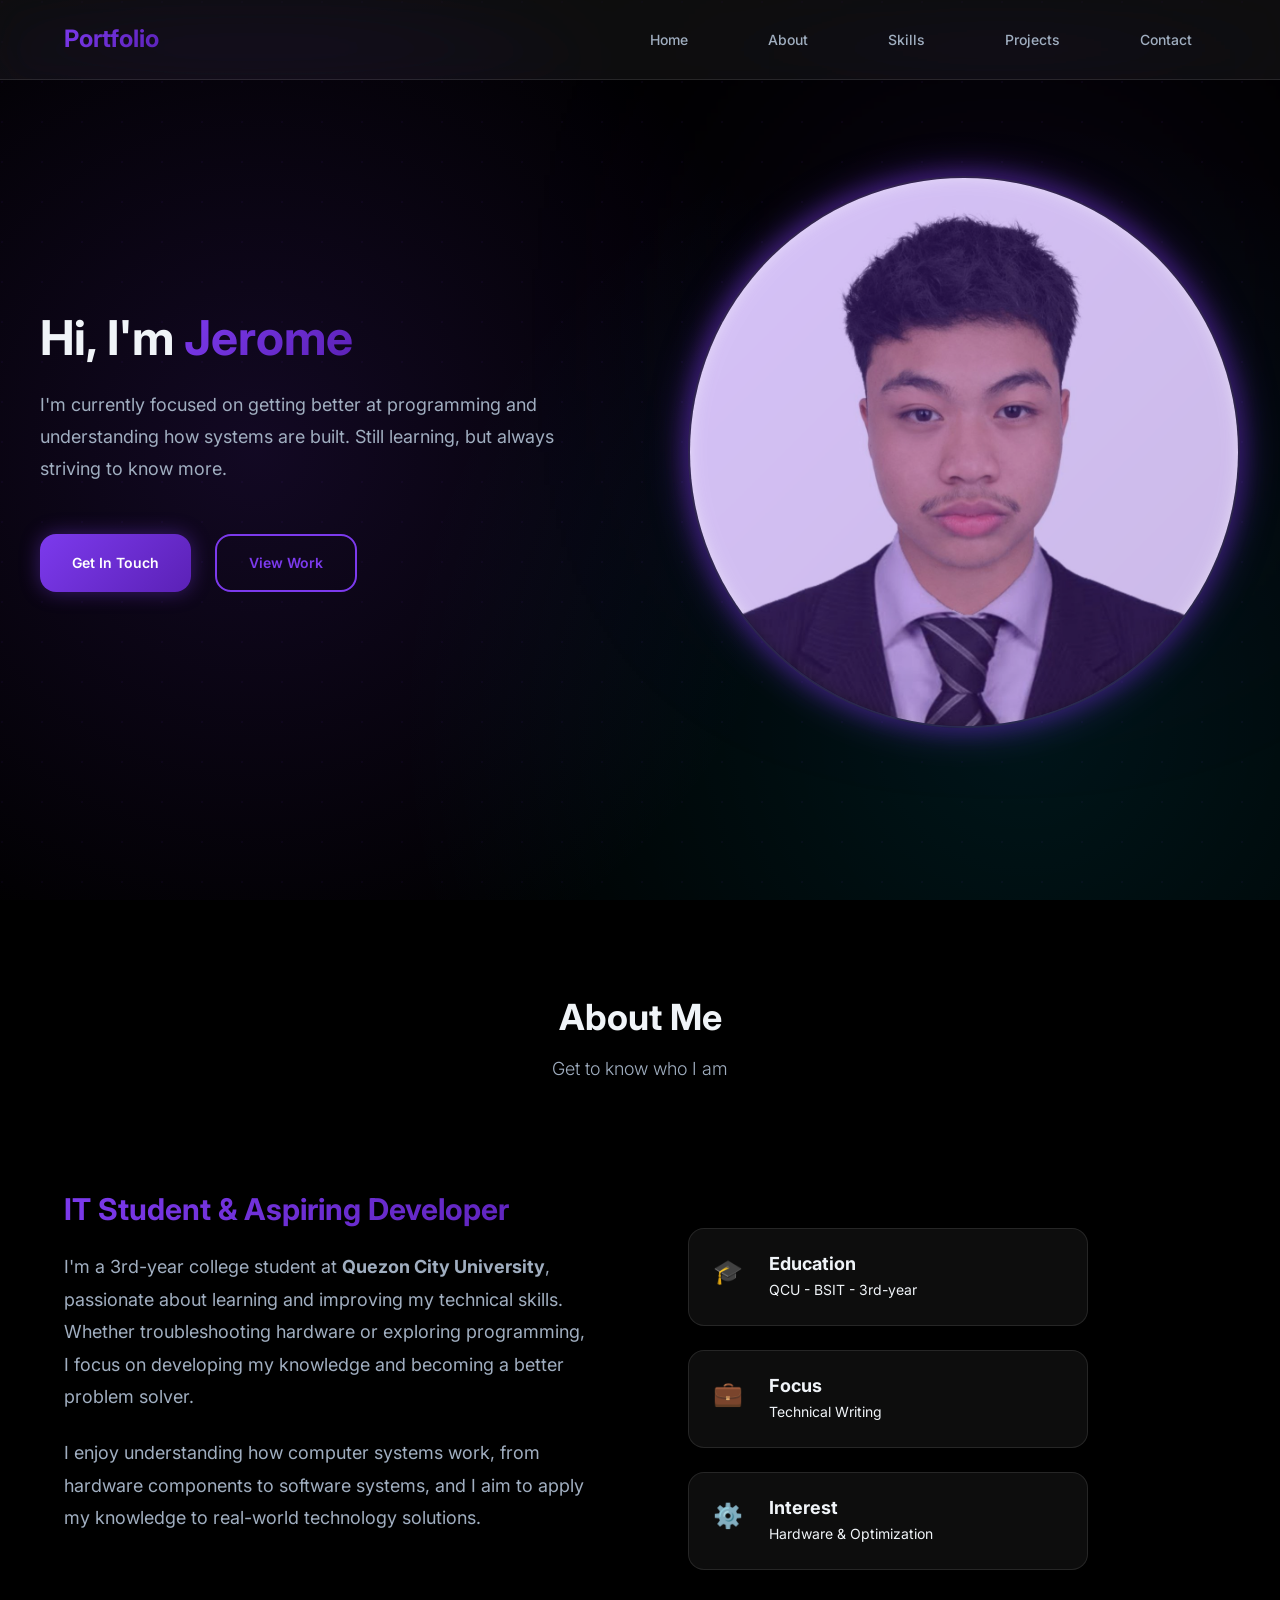
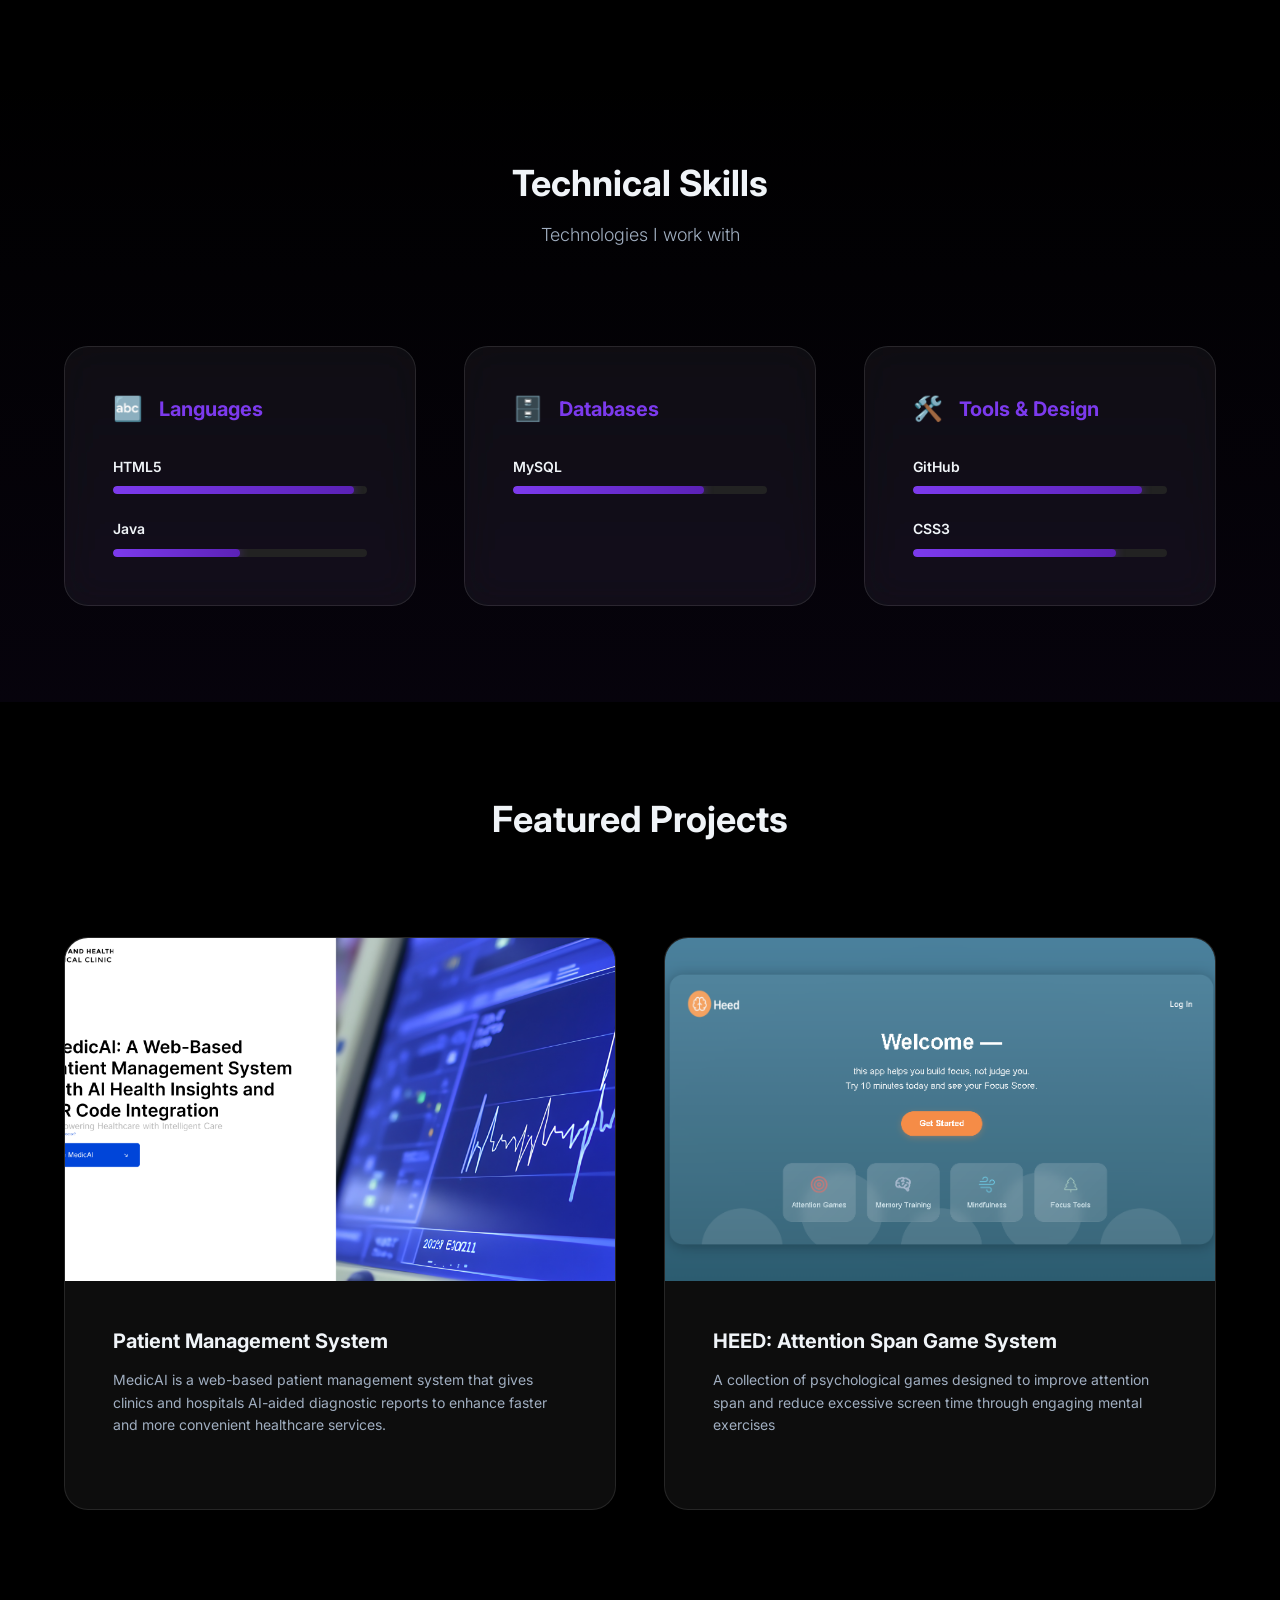
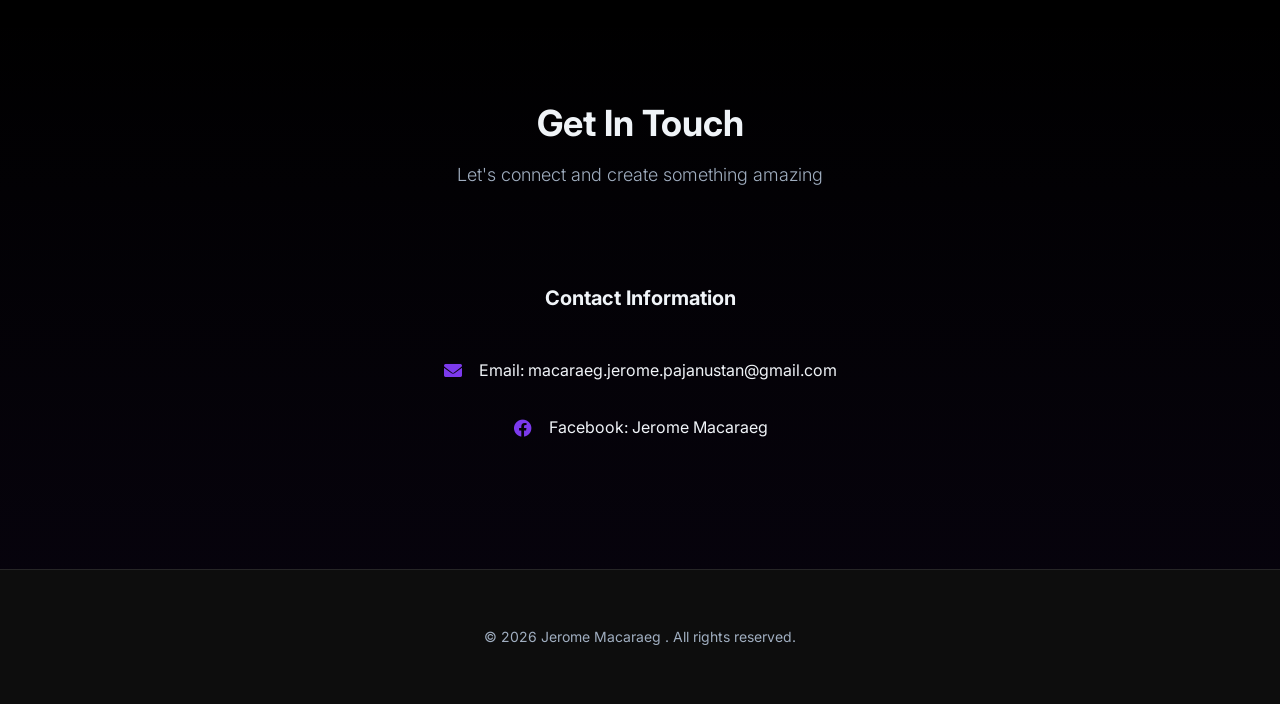
==== commit 521e0ff2: "update" ====
--- a/index.html
+++ b/index.html
@@ -196,9 +196,6 @@
                 <article class="project-card">
                     <div class="project-image-wrapper">
                         <img src="images/MedicAi.png" alt="Patient Management System" class="project-image">
-                        <div class="project-overlay">
-                            <button class="project-btn" aria-label="View project details">View Details</button>
-                        </div>
                     </div>
                     <div class="project-content">
                         <h3 class="project-title">Patient Management System</h3>
@@ -213,9 +210,6 @@
                 <article class="project-card">
                     <div class="project-image-wrapper">
                         <img src="images/heed.png" alt="Attention Span System" class="project-image">
-                        <div class="project-overlay">
-                            <button class="project-btn" aria-label="View project details">View Details</button>
-                        </div>
                     </div>
                     <div class="project-content">
                         <h3 class="project-title">HEED: Attention Span Game System</h3>
@@ -271,11 +265,6 @@
         </div>
     </footer>
 
-    <!-- Project Details Modal -->
-    <div class="modal" id="projectModal">
-        <div class="modal-content">
-            <button class="modal-close" id="modalClose" aria-label="Close modal">&times;</button>
-            <div id="modalBody"></div>
         </div>
     </div>
 </body>
--- a/styles.css
+++ b/styles.css
@@ -1064,251 +1064,7 @@
     50% { transform: scale(1); }
 }
 
-/* ==========================================
-   MODAL
-   ========================================== */
-
-.modal {
-    position: fixed;
-    inset: 0;
-    background: rgba(0, 0, 0, 0.7);
-    display: none;
-    align-items: center;
-    justify-content: center;
-    z-index: var(--z-modal);
-    animation: fadeIn var(--transition-base);
-}
-
-.modal.active {
-    display: flex;
-    backdrop-filter: blur(4px);
-}
-
-.modal-content {
-    background: var(--color-bg-secondary);
-    border: 1px solid var(--glass-border);
-    border-radius: var(--radius-xl);
-    padding: var(--spacing-2xl);
-    max-width: 600px;
-    width: 90%;
-    max-height: 80vh;
-    overflow-y: auto;
-    position: relative;
-    animation: slideUp var(--transition-base);
-}
-
-@keyframes slideUp {
-    from {
-        opacity: 0;
-        transform: translateY(30px);
-    }
-    to {
-        opacity: 1;
-        transform: translateY(0);
-    }
-}
-
-.modal-close {
-    position: absolute;
-    top: var(--spacing-lg);
-    right: var(--spacing-lg);
-    background: none;
-    border: none;
-    font-size: var(--font-size-2xl);
-    color: var(--color-text-secondary);
-    cursor: pointer;
-    transition: all var(--transition-base);
-    padding: var(--spacing-sm);
-    width: 40px;
-    height: 40px;
-    display: flex;
-    align-items: center;
-    justify-content: center;
-    border-radius: var(--radius-md);
-}
-
-.modal-close:hover {
-    background: rgba(124,58,237,0.2);
-    color: var(--color-accent-primary);
-}
-
-/* ==========================================
-   RESPONSIVE DESIGN
-   ========================================== */
-
-/* Tablet */
-@media (max-width: 768px) {
-    .mobile-menu-btn {
-        display: flex;
-    }
-    
-    .nav-menu {
-        position: fixed;
-        left: -100%;
-        top: 80px;
-        flex-direction: column;
-        background-color: var(--color-bg-secondary);
-        width: 100%;
-        text-align: left;
-        transition: 0.3s;
-        box-shadow: var(--shadow-lg);
-        gap: 0;
-        padding: var(--spacing-lg) 0;
-    }
-    
-    .nav-menu.active {
-        left: 0;
-    }
-    
-    .nav-link {
-        padding: var(--spacing-md) var(--spacing-lg);
-        border-radius: 0;
-    }
-    
-    .nav-link::before {
-        display: none;
-    }
-    
-    .nav-link.active {
-        background: rgba(124, 58, 237, 0.2);
-        padding-left: var(--spacing-2xl);
-    }
-    
-    .hero-content {
-        grid-template-columns: 1fr;
-    }
-    
-    .hero-title {
-        font-size: var(--font-size-4xl);
-    }
-    
-    .hero-subtitle {
-        font-size: var(--font-size-xl);
-    }
-    
-    .hero-buttons {
-        flex-direction: column;
-    }
-    
-    .about-content {
-        grid-template-columns: 1fr;
-    }
-    
-    .contact-content {
-        flex-direction: column;
-    }
-    
-    .skills-grid {
-        grid-template-columns: 1fr;
-    }
-    
-    .section-title {
-        font-size: var(--font-size-3xl);
-    }
-    
-    .projects-grid {
-        grid-template-columns: repeat(auto-fit, minmax(200px, 1fr));
-    }
-    
-    .section {
-        padding: var(--spacing-3xl) var(--spacing-lg);
-    }
-}
-
-/* Mobile */
-@media (max-width: 480px) {
-    :root {
-        --font-size-5xl: 2rem;
-        --font-size-4xl: 1.75rem;
-        --font-size-3xl: 1.5rem;
-        --spacing-4xl: 2.5rem;
-        --spacing-3xl: 2rem;
-    }
-    
-    .navbar {
-        height: 70px;
-    }
-    
-    .nav-container {
-        padding: 0 var(--spacing-md);
-    }
-    
-    .hero {
-        padding: var(--spacing-2xl) var(--spacing-md);
-        padding-top: 80px;
-    }
-    
-    .hero-title {
-        font-size: var(--font-size-3xl);
-    }
-    
-    .hero-subtitle {
-        font-size: var(--font-size-lg);
-    }
-    
-    .hero-description {
-        font-size: var(--font-size-base);
-    }
-    
-    .hero-buttons {
-        flex-direction: column;
-        width: 100%;
-    }
-    
-    .btn {
-        width: 100%;
-    }
-    
-    .section {
-        padding: var(--spacing-2xl) var(--spacing-md);
-    }
-    
-    .section-title {
-        font-size: var(--font-size-2xl);
-    }
-    
-    .section-subtitle {
-        font-size: var(--font-size-base);
-    }
-    
-    .about-text h3 {
-        font-size: var(--font-size-2xl);
-    }
-    
-    .about-highlights {
-        grid-template-columns: 1fr;
-    }
-    
-    .about-features {
-        grid-template-columns: 1fr;
-    }
-    
-    .projects-grid {
-        grid-template-columns: 1fr;
-    }
-    
-    .project-card {
-        max-width: 100%;
-    }
-    
-    .contact-content {
-        gap: var(--spacing-2xl);
-        flex-direction: column;
-    }
-    
-    .contact-info h3 {
-        font-size: var(--font-size-xl);
-    }
-    
-    .modal-content {
-        padding: var(--spacing-lg);
-    }
-    
-    .gallery-controls {
-        gap: var(--spacing-md);
-        padding: var(--spacing-md);
-    }
-}
+
 
 /* Landscape Mobile */
 @media (max-height: 600px) and (orientation: landscape) {
